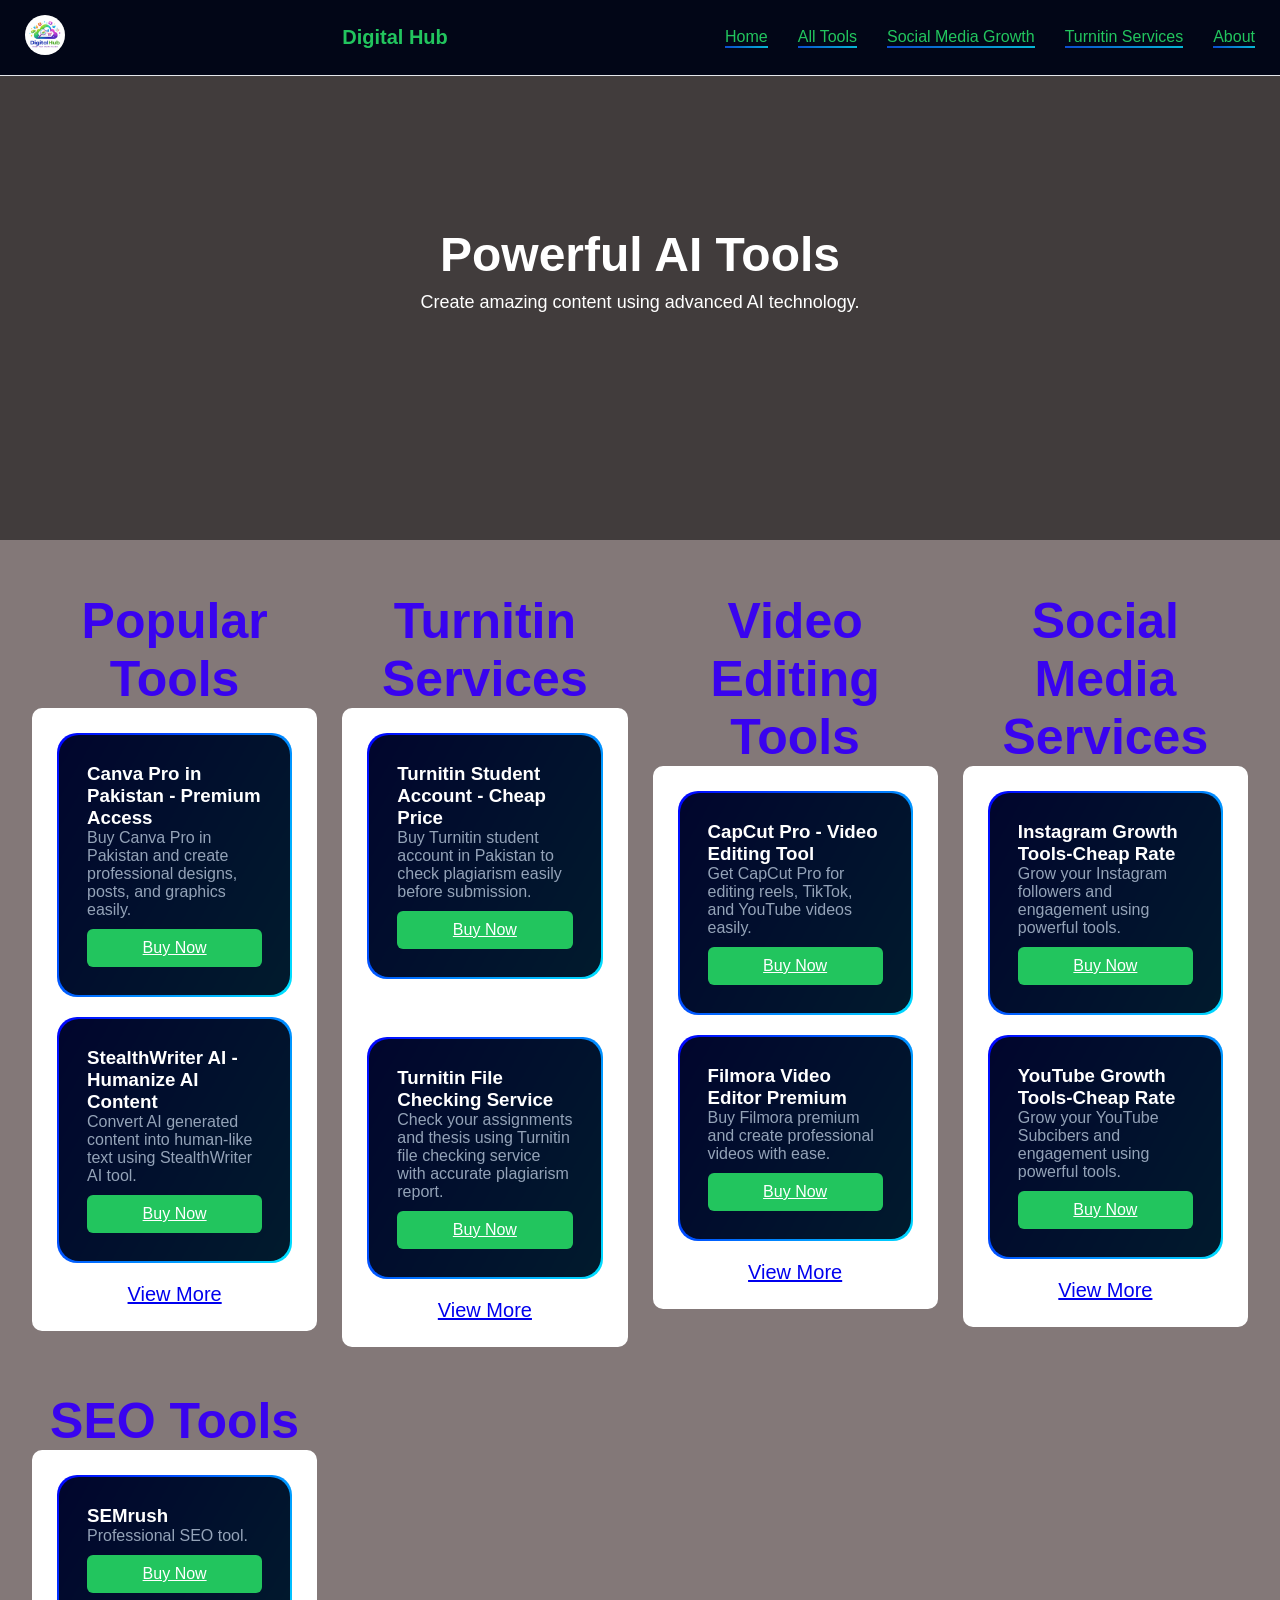
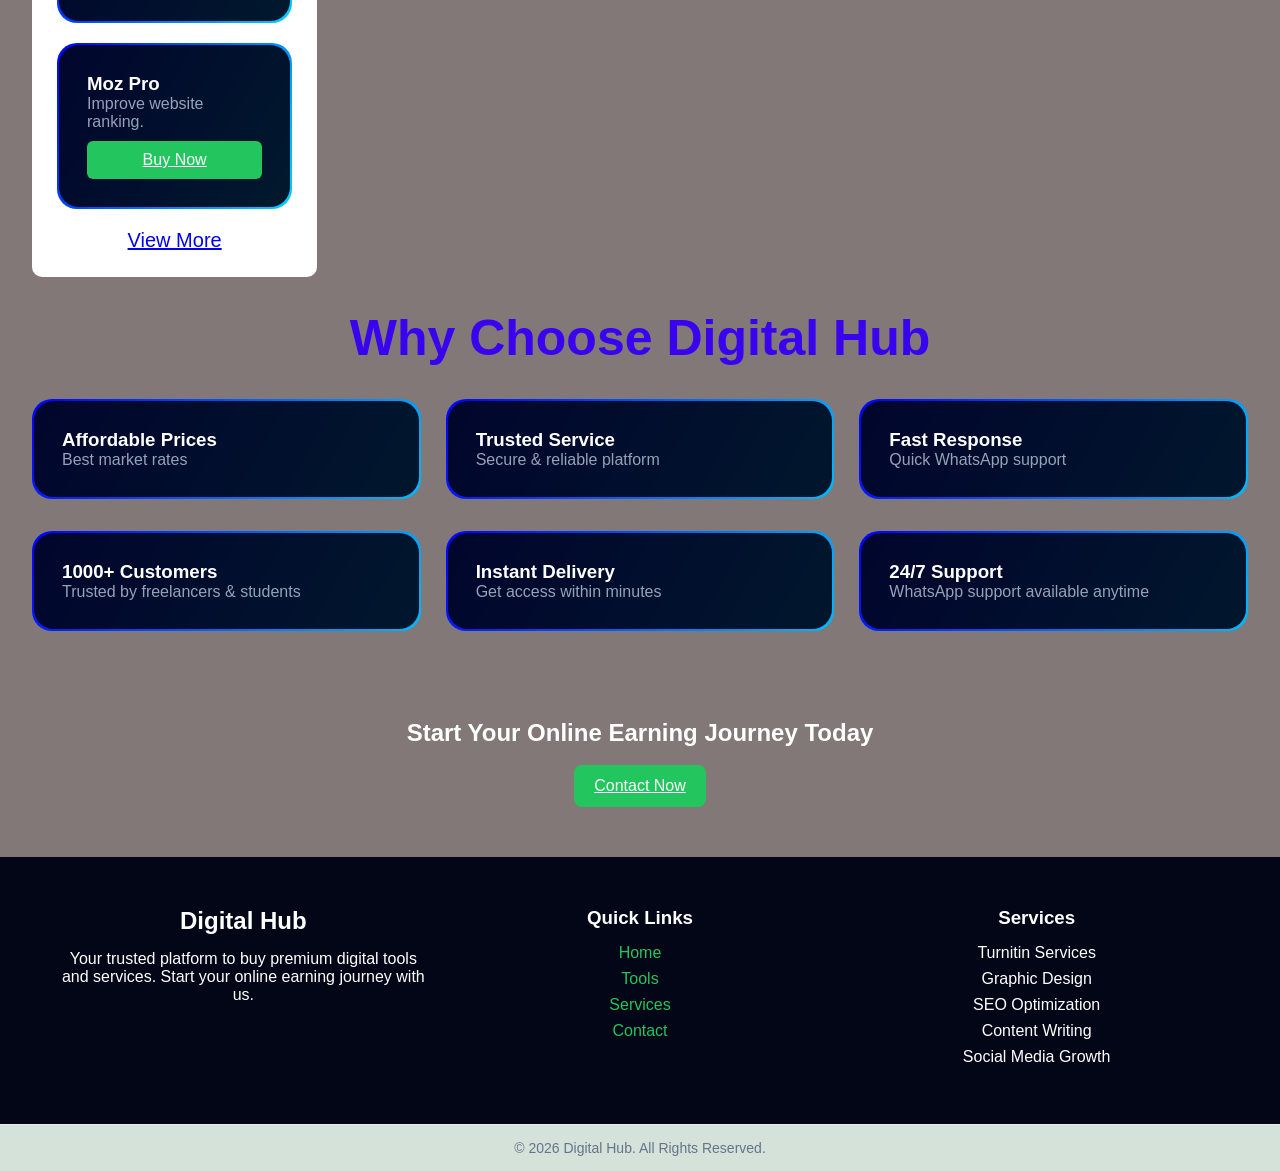
==== index.html @ a098c56d "Update index.html" ====
<!DOCTYPE html>
<html lang="en">
<head>
  
<meta charset="UTF-8">
<meta name="viewport" content="width=device-width, initial-scale=1.0">
<meta name="robots" content="index, follow">
<meta name="author" content="Digital World Forum">
<title>Digital World Forum | Tools, Social Media Growth & Turnitin Services</title>

<link rel="icon" type="image/png" href="logo.png">

<meta name="description" content="Buy digital tools like Canva Pro, ChatGPT, SEO tools, turnitin services, social media growth,video editing,and more in Pakistan at cheap prices. Start your online earning journey today.">
<meta name="keywords" content="buy digital tools Pakistan, Canva Pro Pakistan, ChatGPT premium Pakistan, SEO tools, freelancing tools">

<link rel="stylesheet" href="style.css">
<script type="application/ld+json">
{
  "@context": "https://schema.org",
  "@type": "FAQPage",
  "mainEntity": [

    {
      "@type": "Question",
      "name": "What is Digital World Forum?",
      "acceptedAnswer": {
        "@type": "Answer",
        "text": "Digital World Forum is a platform offering free tools, social media growth services, and Turnitin plagiarism checking."
      }
    },

    {
      "@type": "Question",
      "name": "Are the tools free to use?",
      "acceptedAnswer": {
        "@type": "Answer",
        "text": "Yes, most of the tools on Digital World Forum are free and easy to use for everyone."
      }
    },

    {
      "@type": "Question",
      "name": "What is Turnitin service?",
      "acceptedAnswer": {
        "@type": "Answer",
        "text": "Turnitin service helps students check plagiarism and get accurate similarity reports."
      }
    },

    {
      "@type": "Question",
      "name": "How can I grow my social media?",
      "acceptedAnswer": {
        "@type": "Answer",
        "text": "You can use our social media growth services to increase followers, engagement, and reach."
      }
    }

  ]
}
</script>
</head>

<body>

<!-- NAVBAR -->
<header class="navbar">
  <h2 class="logo">
  <img src="logo.png" alt="DigitalHub Logo">
</h2>
<h2 class="logo">Digital Hub</h2>
<div class="menu-toggle" id="menu-toggle">☰</div>

<ul class="nav-links" id="nav-links">
<li><a href="index.html">Home</a></li>
<li><a href="tools.html">All Tools</a></li>
<li><a href="socialmedia.html">Social Media Growth</a></li>
<li><a href="turnitin.html">Turnitin Services</a></li>
<li><a href="about.html">About</a></li>

</ul>
</header>

<!-- HERO -->
<section class="hero">

    <!-- Slide 1 -->
    <div class="slide active" style="background-image: url('https://picsum.photos/id/1018/1920/1080');">
        <div class="overlay"></div>
        <div class="content">
            <h1>Powerful AI Tools</h1>
            <p>Create amazing content using advanced AI technology.</p>
        </div>
    </div>

    <!-- Slide 2 -->
    <div class="slide" style="background-image: url('https://picsum.photos/id/1015/1920/1080');">
        <div class="overlay"></div>
        <div class="content">
            <h1>Fast & Smart Work</h1>
            <p>Boost your productivity with smart automation tools.</p>
        </div>
    </div>

    <!-- Slide 3 -->
    <div class="slide" style="background-image: url('https://picsum.photos/id/1019/1920/1080');">
        <div class="overlay"></div>
        <div class="content">
            <h1>All-in-One Platform</h1>
            <p>Everything you need in one powerful tools hub.</p>
        </div>
    </div>
    </section>





<!-- FEATURED TOOLS -->
<div class="grid">
<section class="section">
<h2>Popular Tools</h2>





<section class="banner">
<div class="card searchable">
<h1>Canva Pro in Pakistan - Premium Access</h1>
<p>Buy Canva Pro in Pakistan and create professional designs, posts, and graphics easily.</p>

<a href="https://wa.me/923292891698?text=I want to buy Canva Pro" class="buy">Buy Now</a>
</div>



<div class="card searchable">
<h1>StealthWriter AI - Humanize AI Content</h1>
<p>Convert AI generated content into human-like text using StealthWriter AI tool.</p>

<a href="https://wa.me/923292891698?text=I want to buy StealthWriter AI" class="buy">Buy Now</a>
</div>


<a style="text-align:center;
font-size:20px;" href="tools.html" class="">View More</a>
</section>
</section>





<section class="section">
<h2>Turnitin Services</h2>



<section class="banner">
<div class="card searchable">
<h1>Turnitin Student Account - Cheap Price</h1>
<p>Buy Turnitin student account in Pakistan to check plagiarism easily before submission.</p>

<a href="https://wa.me/923292891698?text=I want to buy Turnitin Student Account" class="buy">Buy Now</a>
</div>
<br>

<div class="card searchable">
<h1>Turnitin File Checking Service</h1>
<p>Check your assignments and thesis using Turnitin file checking service with accurate plagiarism report.</p>
<ul>

<a href="https://wa.me/923292891698?text=I want to get Turnitin File Checking Service" class="buy">Buy Now</a>
</div>
<a style="text-align:center; font-size:20px;" href="turnitin.html" class="">View More</a>
</section>
</section>

<section class="section">
<h2>Video Editing Tools</h2>
<section class="banner">
<div class="card searchable">
<h1>CapCut Pro - Video Editing Tool</h1>
<p>Get CapCut Pro for editing reels, TikTok, and YouTube videos easily.</p>

<a href="https://wa.me/923292891698?text=I want to buy Capcut Pro" class="buy">Buy Now</a>
</div>

<div class="card searchable">
<h1>Filmora Video Editor Premium</h1>
<p>Buy Filmora premium and create professional videos with ease.</p>

<a href="https://wa.me/923292891698?text=I want to buy Filmora Video Editor Premium" class="buy">Buy Now</a>
</div>




<a style="text-align:center;
font-size:20px;" href="tools.html" class="">View More</a>
</section>
</section>

<section class="section">
<h2>Social Media Services</h2>


<section class="banner">
<div class="card searchable">
<h1>Instagram Growth Tools-Cheap Rate</h1>
<p>Grow your Instagram followers and engagement using powerful tools.</p>

<a href="https://wa.me/923292891698?text=I want to get Instagram growth" class="buy">Buy Now</a>
</div>
<div class="card searchable">
<h1>YouTube Growth Tools-Cheap Rate</h1>
<p>Grow your YouTube Subcibers and engagement using powerful tools.</p>

<a href="https://wa.me/923292891698?text=I want to get YouTube growth" class="buy">Buy Now</a>
</div>

<a style="text-align:center; font-size:20px;" href="socialmedia.html" class="">View More</a>
</section>
</section>

<section class="section">
<h2>SEO Tools</h2>
<section class="banner">
<div class="card searchable">
<h1>SEMrush</h1>

<p>Professional SEO tool.</p>



<a href="https://wa.me/923292891698?text=I want to buy SEMrush" class="buy" target="_blank">Buy Now</a>
</div>

<div class="card searchable">
<h1>Moz Pro</h1>

<p>Improve website ranking.</p>



<a href="https://wa.me/923292891698?text=I want to buy Moz Pro" class="buy" target="_blank">Buy Now</a>
</div>




<a style="text-align:center;
font-size:20px;" href="tools.html" class="">View More</a>
</section>
</section>

</div>

<!-- WHY CHOOSE US -->
<section class="section">
<h2>Why Choose Digital Hub</h2>

<div class="grid">

<div class="card">
<h3>Affordable Prices</h3>
<p>Best market rates</p>
</div>

<div class="card">
<h3>Trusted Service</h3>
<p>Secure & reliable platform</p>
</div>

<div class="card">
<h3>Fast Response</h3>
<p>Quick WhatsApp support</p>
</div>
</div>

<!-- TRUST SECTION -->

<div class="grid">

<div class="card">
<h3>1000+ Customers</h3>
<p>Trusted by freelancers & students</p>
</div>

<div class="card">
<h3>Instant Delivery</h3>
<p>Get access within minutes</p>
</div>

<div class="card">
<h3>24/7 Support</h3>
<p>WhatsApp support available anytime</p>
</div>

</div>

</section>
<br>
<br>
<!-- CTA -->
<section class="section" style="text-align:center;">
<h1>Start Your Online Earning Journey Today</h1>
<br>
<a href="contact.html" class="center-btn">Contact Now</a>
</section>

<footer class="footer">

<div class="footer-container">

  <!-- BRAND -->
  <div class="footer-col">
    <h2>Digital Hub</h2>
    <p>Your trusted platform to buy premium digital tools and services. Start your online earning journey with us.</p>
  </div>

  <!-- QUICK LINKS -->
  <div class="footer-col">
    <h3>Quick Links</h3>
    <ul>
      <li><a href="index.html">Home</a></li>
      <li><a href="tools.html">Tools</a></li>
      <li><a href="services.html">Services</a></li>
      <li><a href="contact.html">Contact</a></li>
    </ul>
  </div>

  <!-- SERVICES -->
  <div class="footer-col">
    <h3>Services</h3>
    <ul>
      <li>Turnitin Services</li>
      <li>Graphic Design</li>
      <li>SEO Optimization</li>
      <li>Content Writing</li>
      <li>Social Media Growth</li>
    </ul>
  </div>

  

</div>

<div class="footer-bottom">
  <p>© 2026 Digital Hub. All Rights Reserved.</p>
</div>

</footer>
<script src="script.js"></script>
</body>
</html>
---- style.css ----
/* ===== RESET ===== */
*{
margin:0;
padding:0;
box-sizing:border-box;
font-family:Poppins, sans-serif;
}

/* ===== LIGHT PREMIUM COLORS ===== */
:root{       /* main background (light) */
      /* cards */
--bg-soft:#388675;       /* soft section */

--primary:#0b4dd0;       /* indigo */
--secondary:#06b6d4;     /* cyan */
--accent:#22c55e;        /* green */

    /* dark text */
--text-muted:#64748b;
}

/* ===== BODY ===== */
body{
margin: 0;
    background: #837878;
    display:center;
    justify-content: center;
    align-items: center;
    height: 100vh;
    color: #fff;
    
}


/* ===== NAVBAR ===== */
.navbar{
position:fixed;
top:0;
width:100%;
display:flex;
justify-content:space-between;
align-items:center;
padding:15px 25px;
background:#020617;
backdrop-filter:blur(10px);
border-bottom:1px solid #e5e7eb;
z-index:1000;
}

.logo{
color:var(--accent);
font-size:20px;
font-weight:600;
}

/* NAV LINKS */
.nav-links{
display:flex;
gap:30px;
list-style:none;
}

.nav-links a{
color:var(--accent);
text-decoration:none;
transition:0.3s;
}

.nav-links a:hover{
color:var(--primary);
}

/* UNDERLINE */
.nav-links a::after{
content:"";
display:block;
height:2px;|
width:2%;
background:linear-gradient(90deg,var(--primary),var(--secondary));
transition:0.3s;
}

.nav-links a:hover::after{
width:100%;
}

/* MOBILE */
.menu-toggle{
display:none;
font-size:28px;
cursor:pointer;
color:var(--accent);
}

/* ===== HERO ===== */
/* Hero Section */
.hero {
    position: relative;
    display: flex;
    justify-content: center;
    align-items: center;
    height: 60vh;
    overflow: hidden;
    text-align: center;
}

/* Slides */
.slide {
    position: absolute;
    width: 100%;
    height: 100%;
    background-size: cover;
    background-position: center;
    opacity: 0;
    transition: opacity 1s ease-in-out;
}

/* Active Slide */
.active {
    opacity: 1;
}

/* Overlay */
.overlay {
    position: absolute;
    width: 100%;
    height: 100%;
    background: rgba(0,0,0,0.5);
}

/* Content */
.content {
    position: relative;
    top: 50%;
    
    align-content: center;
    transform: translate(-50%, -50%); 
    transform: translateY(-50%);
    color: #fff;
    max-width: 600px;
    text-align: center;
    margin: auto;
}

.content h1 {
    font-size: 48px;
    margin-bottom: 10px;
}

.content p {
    font-size: 18px;
}

/* ===== SECTIONS ===== */
.section{
 margin-top: 20px;
}
.section h2{
  color: #3903ef;
  text-align: center;
  font-size: 50px;
}

.logo img {
  width: 40px;
  height: 40px;
  border-radius: 50%;
  object-fit: contain;
  backdrop-filter: blur(10px);
  background: rgba(255,255,255,0.1);
}

.grid{
display:grid;
grid-template-columns:repeat(auto-fit,minmax(260px,1fr));
gap:25px;
margin: 32px;
justify-items: center;
}



/* BUY BUTTON */
.buy{
background:var(--accent);
padding:10px;
border-radius:6px;
text-align:center;
display:block;
color:#fff;
margin-top:10px;
transition:0.3s;
}

.buy:hover{
background:#16a34a;
}

/* ===== SEARCH ===== */
.search-box{
text-align:center;
margin:10px;
}

.search-box input{
width:90%;
max-width:420px;
padding:12px;
border-radius:8px;
border:1px solid #e5e7eb;
background:#fff;
outline:none;
}

/* SUGGESTIONS */
#suggestions{
color:black;
background:#fff;
max-width:420px;
margin:auto;
border-radius:8px;
margin-top:5px;
overflow:hidden;
border:1px solid #e5e7eb;
}

.suggestion-item{
padding:12px;
cursor:pointer;
border-bottom:1px solid #f1f5f9;
}

.suggestion-item:hover{
background:#f8fafc;
color:var(--primary);
}

/* ===== MOBILE ===== */
@media(max-width:768px){

.nav-links{
position:fixed;
top:0;
right:-100%;
height:auto-fit;
width:auto-fit;
background: #020617;
flex-direction:column;
padding:20px 30px;
gap:20px;
transition:0.4s ease;
}

.nav-links.active{
right:0;
}

.menu-toggle{
display:block;
}

}

/* CARD */
.card {
    position: relative;
    width: 100%;
    padding: 30px;
    border-radius: 20px;
    color: #fff;
    background: rgba(255,255,255,0.05);
    backdrop-filter: blur(15px);
    overflow: hidden;
    cursor: pointer;
    transition: 0.3s;
    
}

/* ELECTRIC BORDER */
.card::before {
    content: "";
    position: absolute;
    inset: -2px;
    background: linear-gradient(120deg, #00f, #0ff, #00f);
    background-size: 300%;
    animation: electric 4s linear infinite;
    z-index: -1;
}

.card::after {
    content: "";
    position: absolute;
    inset: 2px;
    background: rgba(2,6,23,0.9);
    border-radius: 20px;
    z-index: -1;
}

@keyframes electric {
    0% { background-position: 0%; }
    100% { background-position: 300%; }
}

/* CONTENT */
.card h2 {
    margin-bottom: 10px;
}

.card p {
    color: #94a3b8;
}

/* HOVER EFFECT */
.card:hover {
    transform: scale(1.05);
    box-shadow: 0 0 40px rgba(0,255,255,0.5);
}

/* GLOW DOT */
.glow {
    position: absolute;
    width: 100px;
    height: 100px;
    background: radial-gradient(circle, #38bdf8, transparent);
    top: -50px;
    right: -50px;
    opacity: 0.6;
    animation: pulse 3s infinite;
}

@keyframes pulse {
    0%,100% { transform: scale(1); }
    50% { transform: scale(1.3); }
}

.job-card {
    position: relative;
    padding: 25px;
    border-radius: 18px;
    background: rgba(255,255,255,0.05);
    backdrop-filter: blur(12px);
    color: white;
    overflow: hidden;
    transition: 0.4s;
}

/* GLOW BORDER (DIFFERENT COLOR) */
.job-card::before {
    content: "";
    position: absolute;
    inset: -2px;
    background: linear-gradient(120deg, #ff0080, #ff8c00, #ff0080);
    background-size: 300%;
    animation: jobGlow 5s linear infinite;
    z-index: -1;
}

.job-card::after {
    content: "";
    position: absolute;
    inset: 2px;
    background: #020617;
    border-radius: 18px;
    z-index: -1;
}

@keyframes jobGlow {
    0% {background-position:0%;}
    100% {background-position:300%;}
}

/* BADGE */
.badge {
    position: absolute;
    top: 10px;
    right: 10px;
    background: red;
    padding: 5px 10px;
    font-size: 12px;
    border-radius: 10px;
    animation: pulse 2s infinite;
}

@keyframes pulse {
    0%,100% {transform: scale(1);}
    50% {transform: scale(1.1);}
}

/* COMPANY */
.company {
    color: #38bdf8;
}

/* DETAILS */
.details {
    margin: 10px 0;
    display: flex;
    justify-content: space-between;
    font-size: 14px;
    color: #94a3b8;
}
.center{
  text-align-last: center;
}
.center-btn{
    background: #22c55e;
    color: #fff;
    padding: 12px 20px;
    border: none;
    border-radius: 8px;
    font-size: 16px;
    cursor: pointer;
    
    width: auto;       /* auto fit */
    display: inline-block;
    
    transition: 0.3s;
}

.banner{
  display: grid;
  position: relative;
    padding: 25px;
    border-radius: 18px;
    background: #fff;
    backdrop-filter: blur(12px);
    color: white;
    overflow: hidden;
    transition: 0.4s;
    border-radius: 10px;
    gap: 20px;
    border-color: ;
    grid-template-columns: repeat(auto-fit, minmax(200px, 1fr));
}
 
/* BUTTON */
.apply-btn {
    width: 100%;
    padding: 10px;
    border: none;
    border-radius: 10px;
    background: linear-gradient(90deg, #38bdf8, #0ea5e9);
    color: white;
    cursor: pointer;
    transition: 0.3s;
}

.apply-btn:hover {
    transform: scale(1.05);
    box-shadow: 0 0 15px #38bdf8;
}

/* HOVER EFFECT */
.job-card:hover {
    transform: translateY(-8px) scale(1.02);
    box-shadow: 0 0 30px rgba(255,0,128,0.4);
}


/* ===== FOOTER ===== */
.footer{
background: #020617;
color:#fff;
margin-top:50px;
text-align: center;
}

.footer-container{
display:grid;
grid-template-columns:repeat(auto-fit,minmax(220px,1fr));
gap:30px;
padding:50px 20px;
max-width:1200px;
margin:auto;
}

.footer-col h2,
.footer-col h3{
margin-bottom:15px;
}

.footer-col p{
color:#ffffff;
}

.footer-col ul{
list-style:none;
}

.footer-col ul li{
margin-bottom:8px;
}

.footer-col a{
text-decoration:none;
color:var(--accent);
transition:0.3s;
}

.footer-col a:hover{
color:#4f46e5;
}

/* BUTTON */
.footer-btn{
display:inline-block;
margin-top:10px;
background:#22c55e;
color:#fff;
padding:10px 15px;
border-radius:6px;
text-decoration:none;
}

.footer-btn:hover{
background:#16a34a;
}

/* BOTTOM */
.footer-bottom{
text-align:center;
padding:15px;
border-top:1px solid #e5e7eb;
font-size:14px;
color:#64748b;
background: #d4e2d9;
}
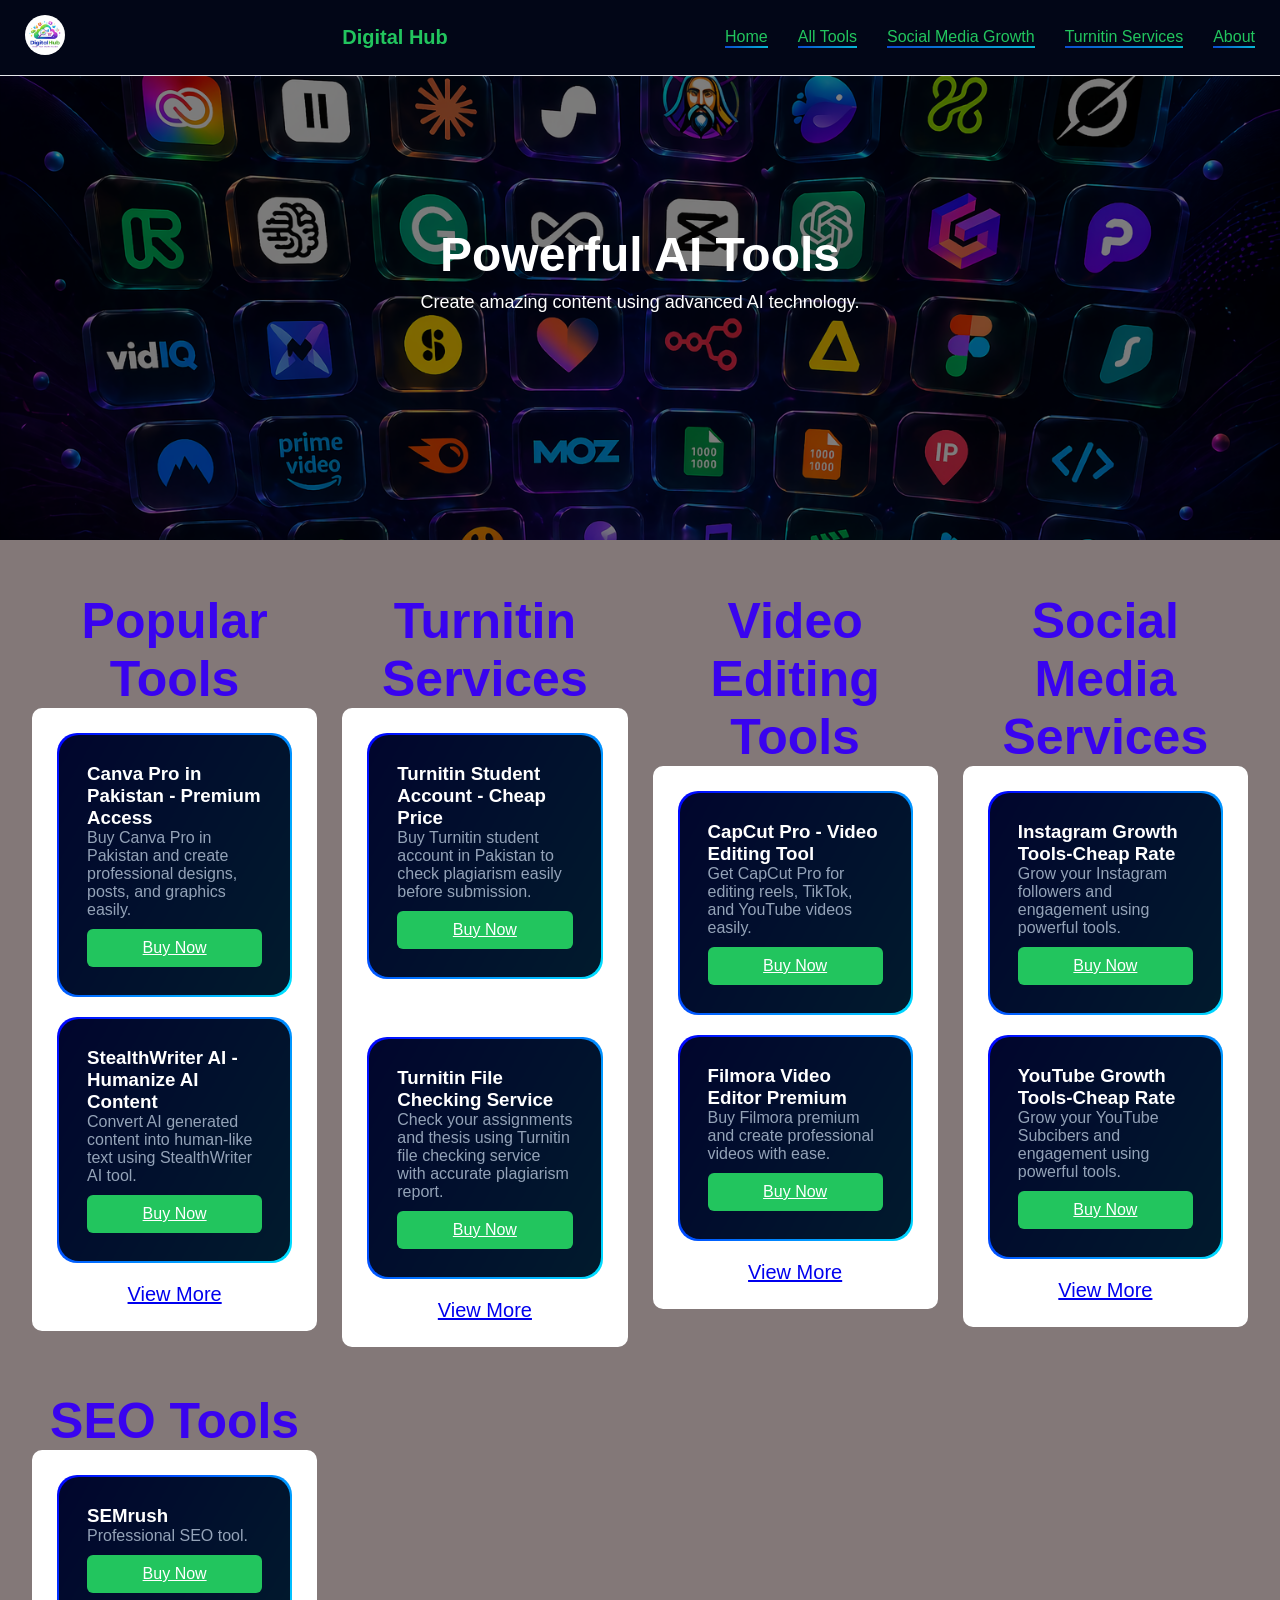
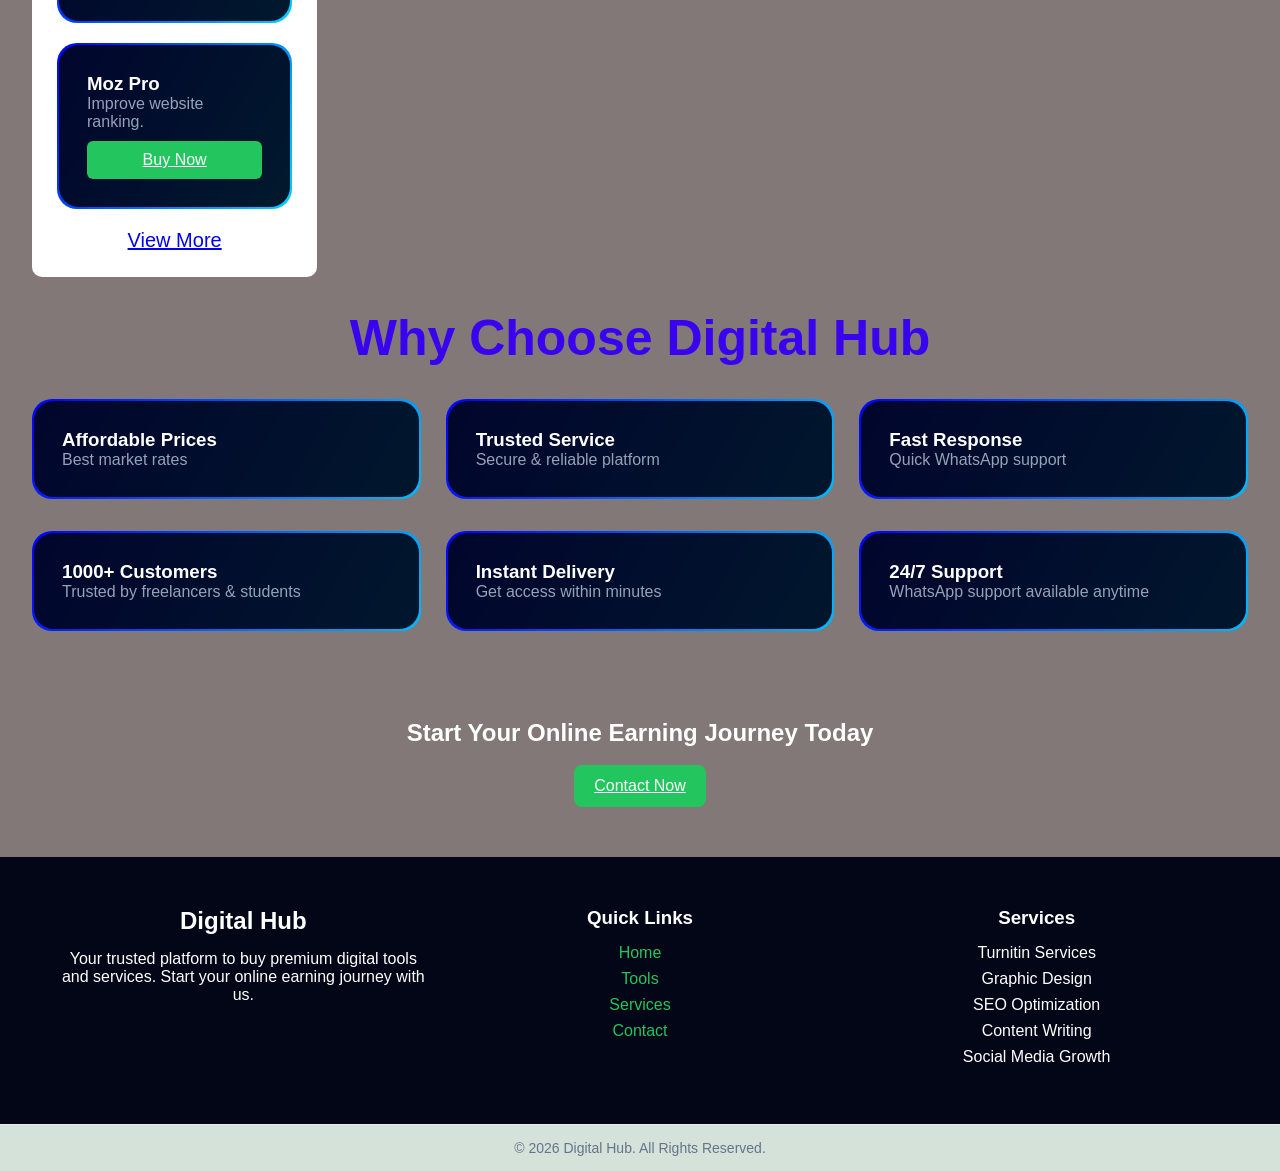
==== commit 17872fb6: "Update index.html" ====
--- a/index.html
+++ b/index.html
@@ -85,7 +85,7 @@
 <section class="hero">
 
     <!-- Slide 1 -->
-    <div class="slide active" style="background-image: url('https://picsum.photos/id/1018/1920/1080');">
+    <div class="slide active" style="background-image: url('tool.png');">
         <div class="overlay"></div>
         <div class="content">
             <h1>Powerful AI Tools</h1>
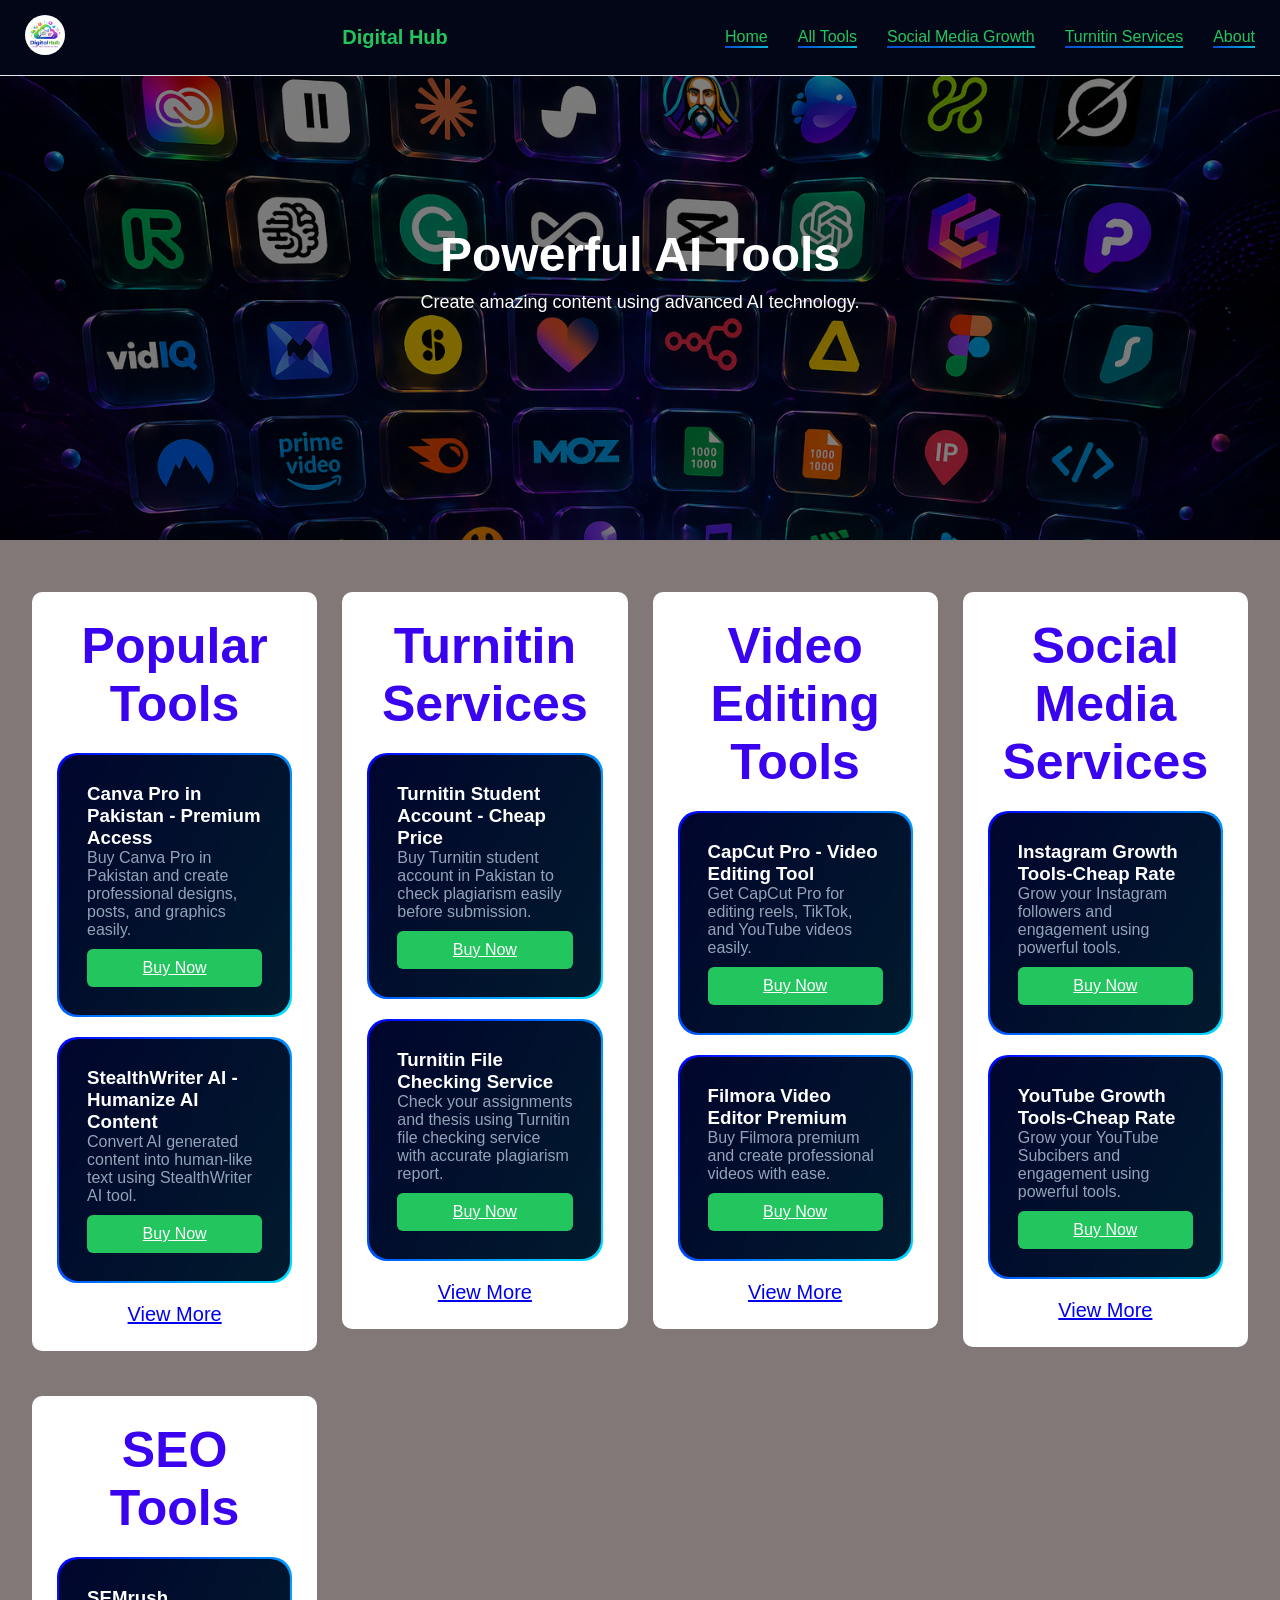
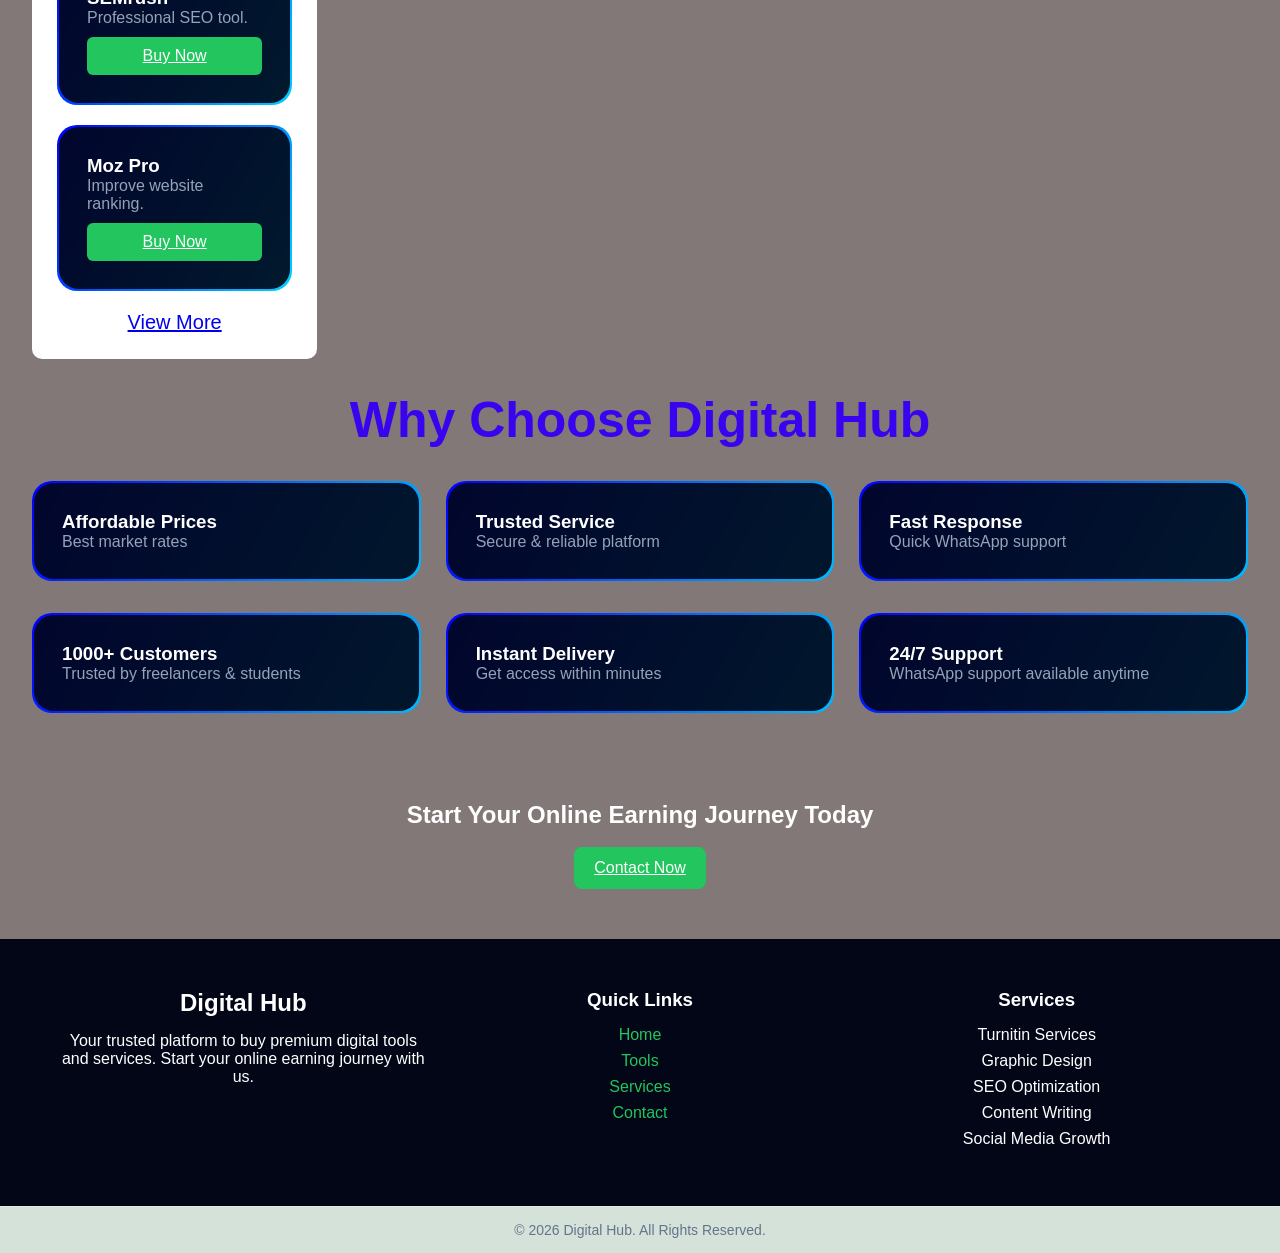
==== commit 688ba8c6: "Update index.html" ====
--- a/index.html
+++ b/index.html
@@ -94,7 +94,7 @@
     </div>
 
     <!-- Slide 2 -->
-    <div class="slide" style="background-image: url('https://picsum.photos/id/1015/1920/1080');">
+    <div class="slide" style="background-image: url('tool1.png');">
         <div class="overlay"></div>
         <div class="content">
             <h1>Fast & Smart Work</h1>
@@ -103,7 +103,7 @@
     </div>
 
     <!-- Slide 3 -->
-    <div class="slide" style="background-image: url('https://picsum.photos/id/1019/1920/1080');">
+    <div class="slide" style="background-image: url('tool2.png');">
         <div class="overlay"></div>
         <div class="content">
             <h1>All-in-One Platform</h1>
@@ -119,13 +119,14 @@
 <!-- FEATURED TOOLS -->
 <div class="grid">
 <section class="section">
+
+
+
+
+
+<section class="banner">
 <h2>Popular Tools</h2>
 
-
-
-
-
-<section class="banner">
 <div class="card searchable">
 <h1>Canva Pro in Pakistan - Premium Access</h1>
 <p>Buy Canva Pro in Pakistan and create professional designs, posts, and graphics easily.</p>
@@ -153,18 +154,19 @@
 
 
 <section class="section">
+
+
+
+<section class="banner">
 <h2>Turnitin Services</h2>
 
-
-
-<section class="banner">
 <div class="card searchable">
 <h1>Turnitin Student Account - Cheap Price</h1>
 <p>Buy Turnitin student account in Pakistan to check plagiarism easily before submission.</p>
 
 <a href="https://wa.me/923292891698?text=I want to buy Turnitin Student Account" class="buy">Buy Now</a>
 </div>
-<br>
+
 
 <div class="card searchable">
 <h1>Turnitin File Checking Service</h1>
@@ -178,8 +180,9 @@
 </section>
 
 <section class="section">
+
+<section class="banner">
 <h2>Video Editing Tools</h2>
-<section class="banner">
 <div class="card searchable">
 <h1>CapCut Pro - Video Editing Tool</h1>
 <p>Get CapCut Pro for editing reels, TikTok, and YouTube videos easily.</p>
@@ -203,10 +206,11 @@
 </section>
 
 <section class="section">
+
+
+<section class="banner">
 <h2>Social Media Services</h2>
 
-
-<section class="banner">
 <div class="card searchable">
 <h1>Instagram Growth Tools-Cheap Rate</h1>
 <p>Grow your Instagram followers and engagement using powerful tools.</p>
@@ -225,8 +229,9 @@
 </section>
 
 <section class="section">
+
+<section class="banner">
 <h2>SEO Tools</h2>
-<section class="banner">
 <div class="card searchable">
 <h1>SEMrush</h1>
 
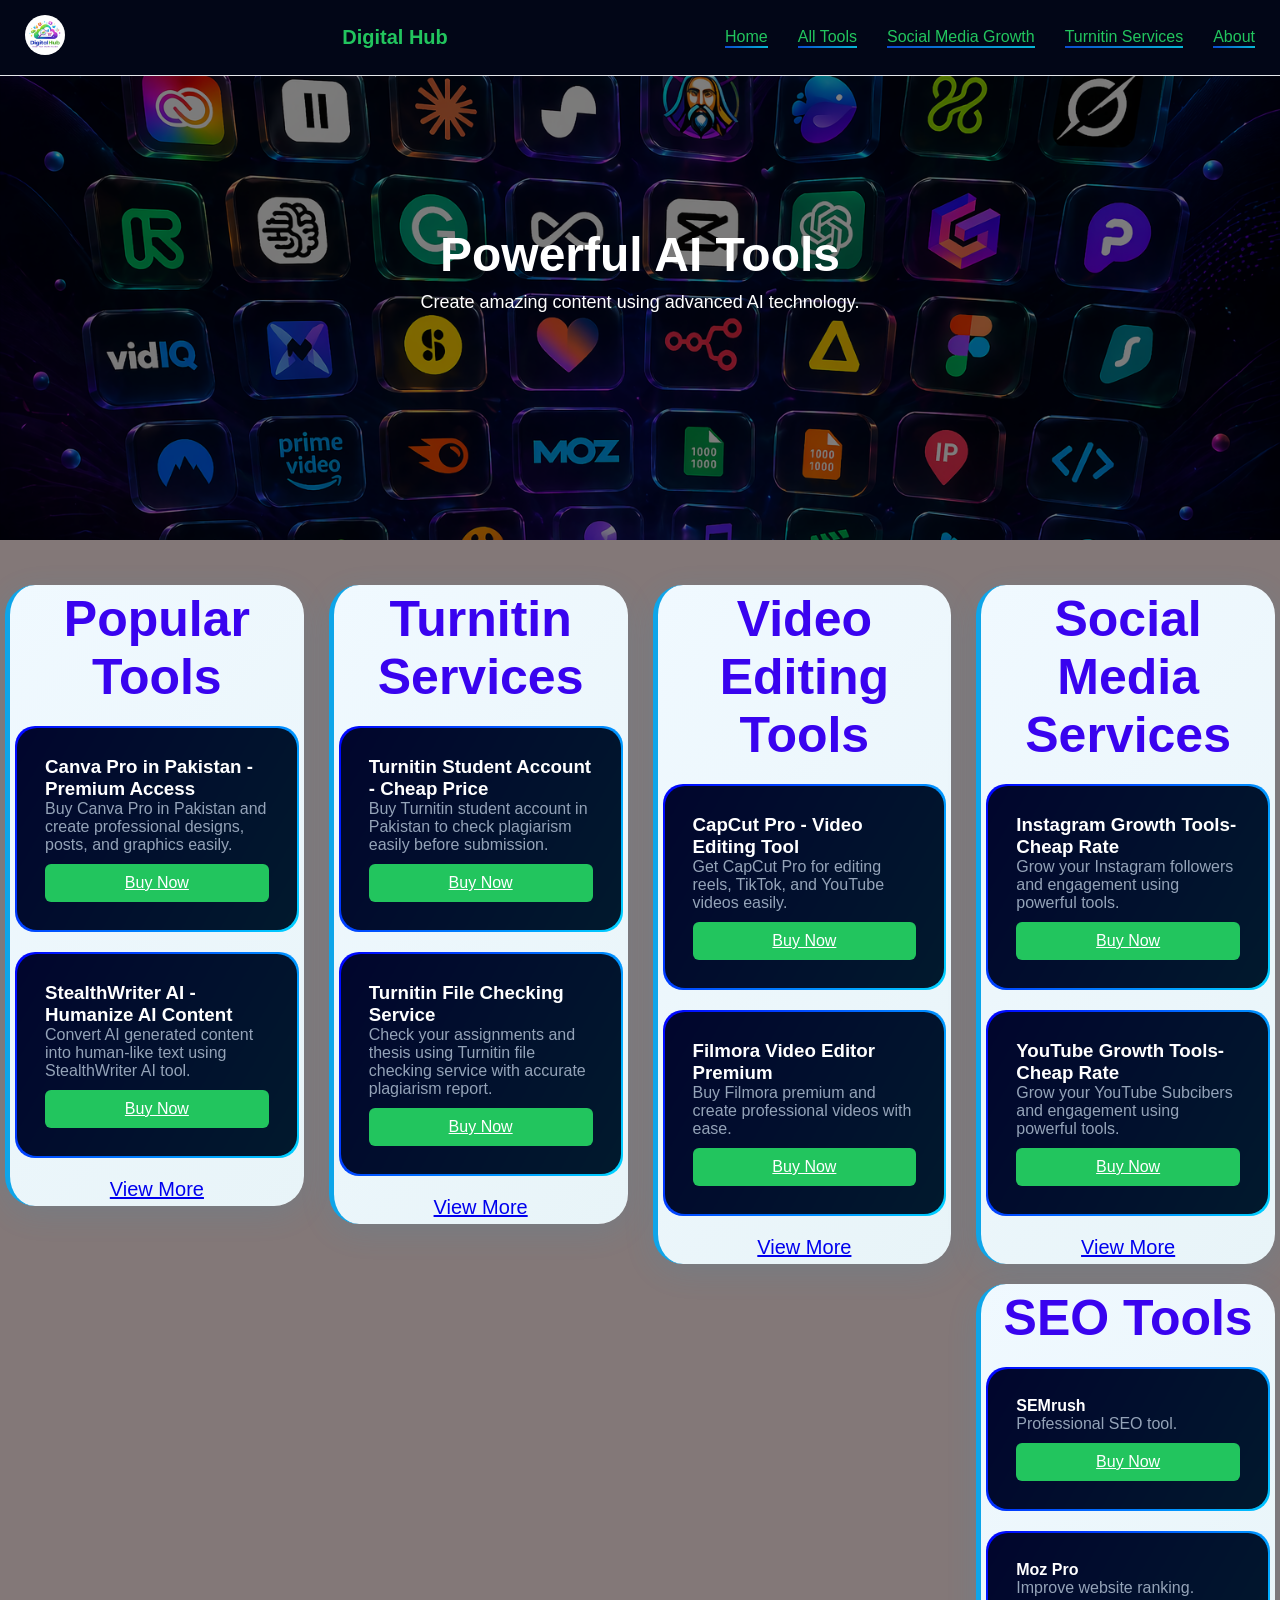
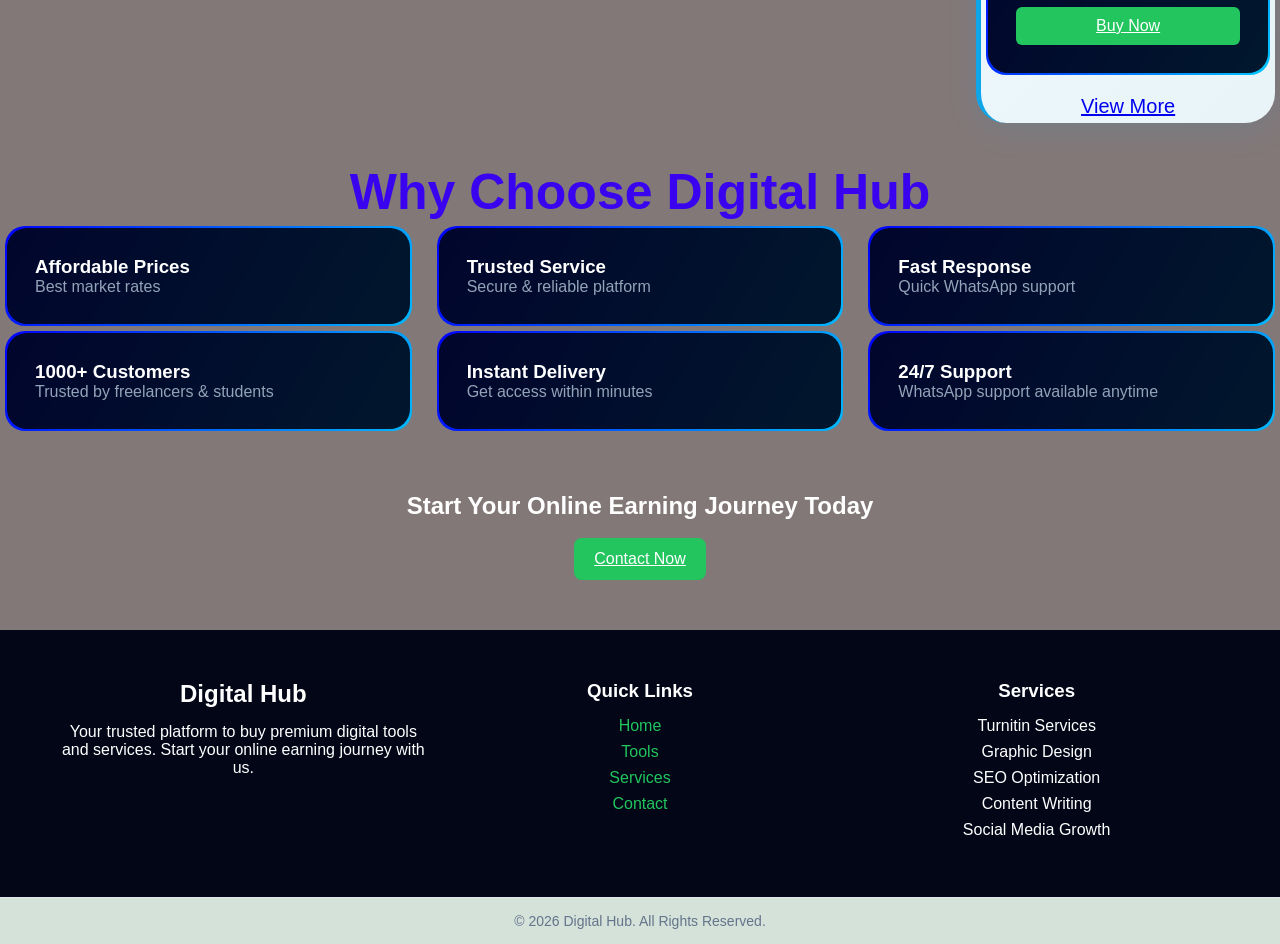
==== commit 1d799202: "Update index.html" ====
--- a/index.html
+++ b/index.html
@@ -225,7 +225,6 @@
 </div>
 
 <a style="text-align:center; font-size:20px;" href="socialmedia.html" class="">View More</a>
-</section>
 </section>
 
 <section class="section">
--- a/style.css
+++ b/style.css
@@ -174,7 +174,7 @@
 display:grid;
 grid-template-columns:repeat(auto-fit,minmax(260px,1fr));
 gap:25px;
-margin: 32px;
+margin: 5px;
 justify-items: center;
 }
 
@@ -420,7 +420,7 @@
 .banner{
   display: grid;
   position: relative;
-    padding: 25px;
+    padding: 5px;
     border-radius: 18px;
     background: #fff;
     backdrop-filter: blur(12px);
@@ -429,8 +429,15 @@
     transition: 0.4s;
     border-radius: 10px;
     gap: 20px;
-    border-color: ;
-    grid-template-columns: repeat(auto-fit, minmax(200px, 1fr));
+    
+max-width: 860px;
+  margin: 20px auto;
+  
+  background: linear-gradient(135deg, #f0f9ff 0%, #e8f4f8 100%);
+  border-left: 5px solid #0ea5e9;
+  border-radius: 30px;
+  box-shadow: 0 8px 32px rgba(14, 165, 233, 0.1);
+  font-family: 'Plus Jakarta Sans', sans-serif;
 }
  
 /* BUTTON */
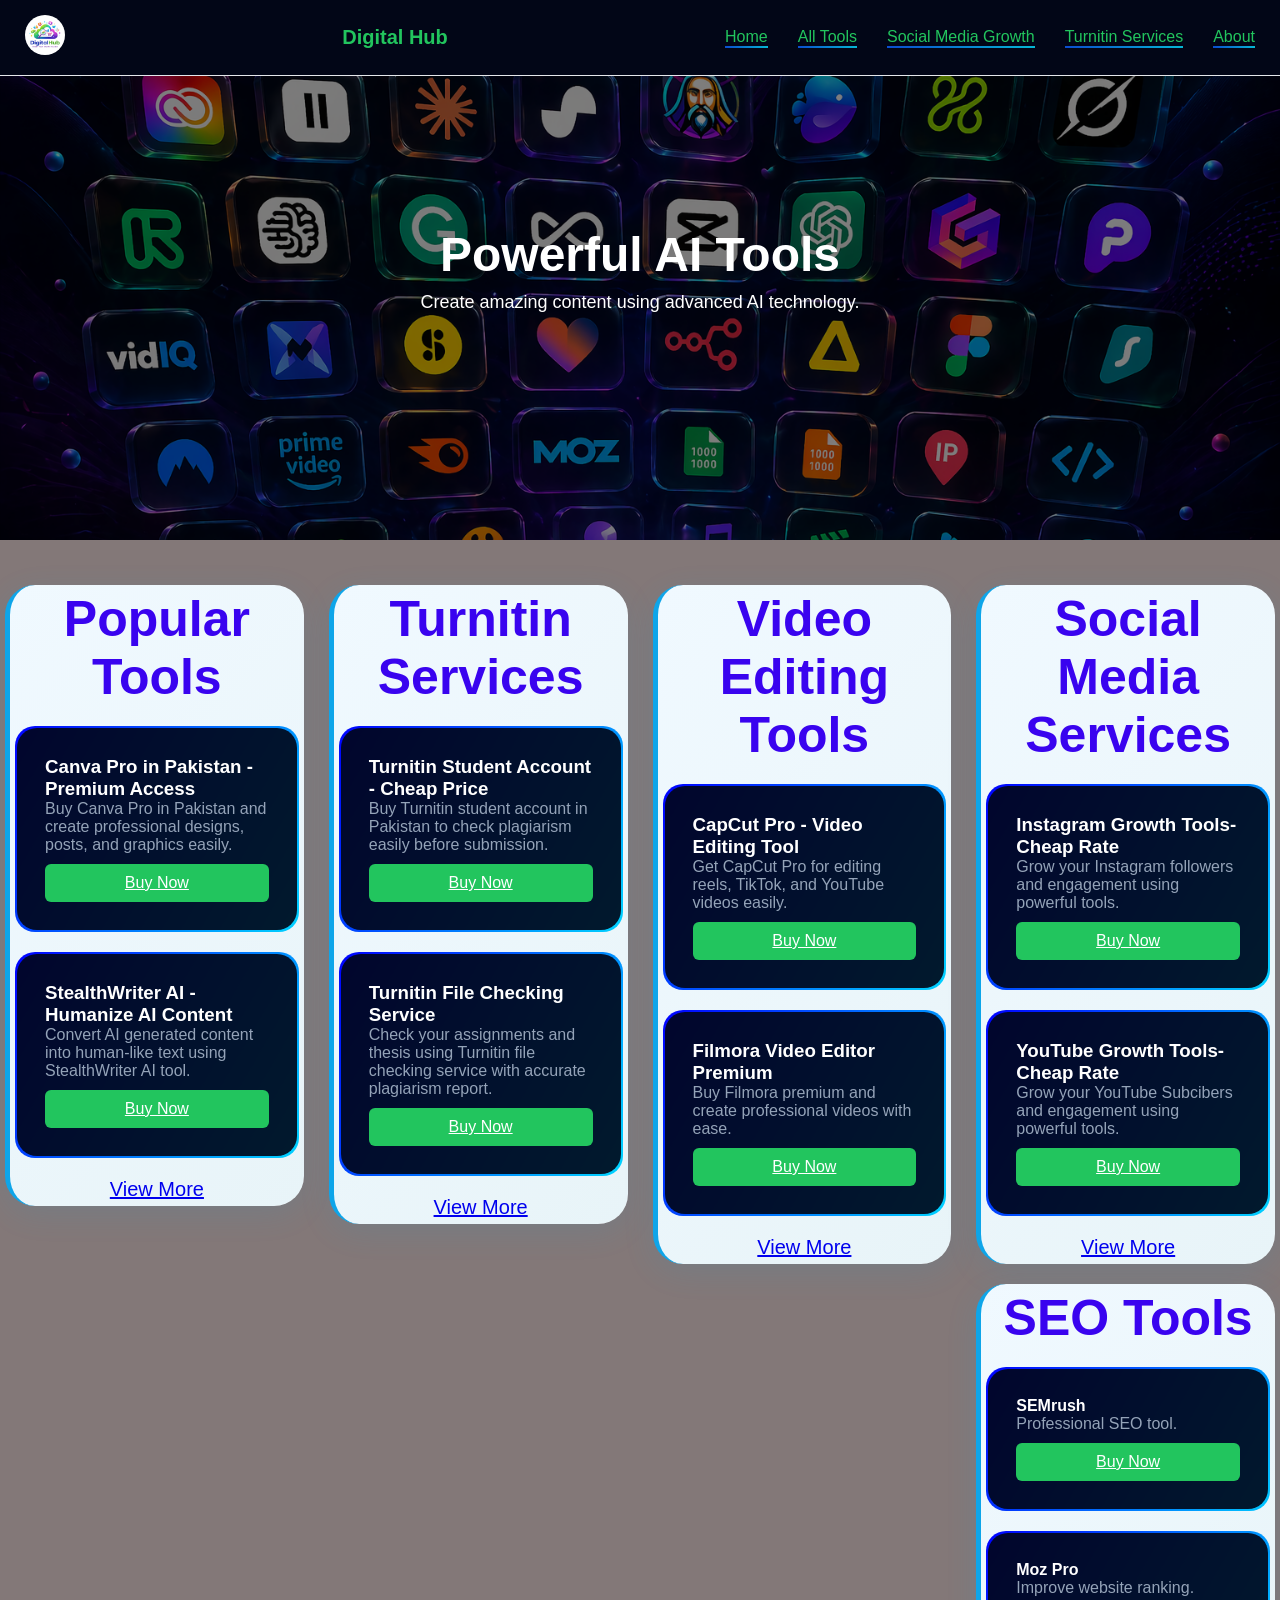
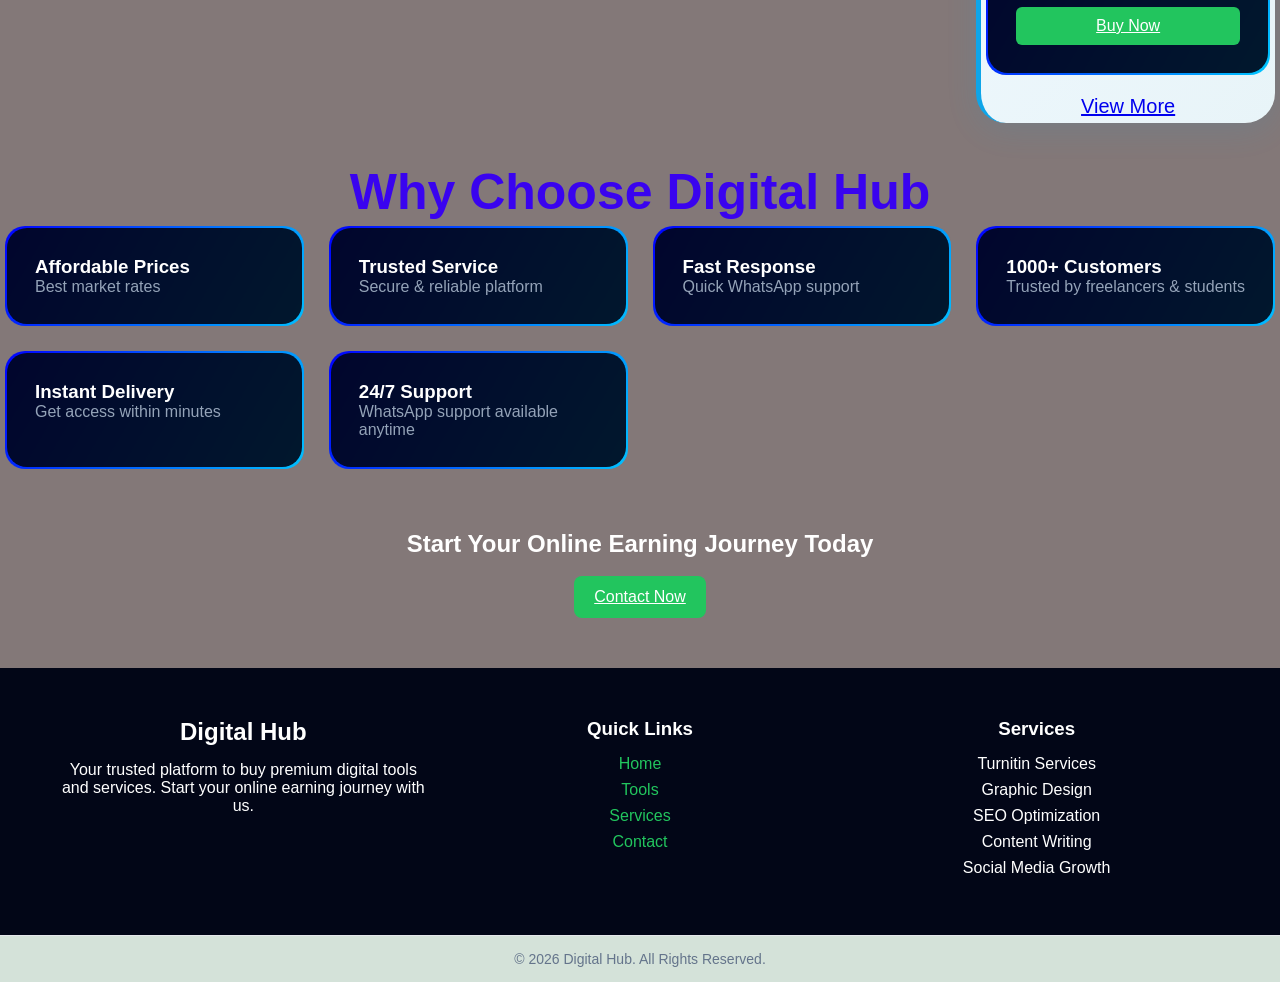
==== commit 99f4777a: "Update index.html" ====
--- a/index.html
+++ b/index.html
@@ -281,11 +281,11 @@
 <h3>Fast Response</h3>
 <p>Quick WhatsApp support</p>
 </div>
-</div>
+
 
 <!-- TRUST SECTION -->
 
-<div class="grid">
+
 
 <div class="card">
 <h3>1000+ Customers</h3>
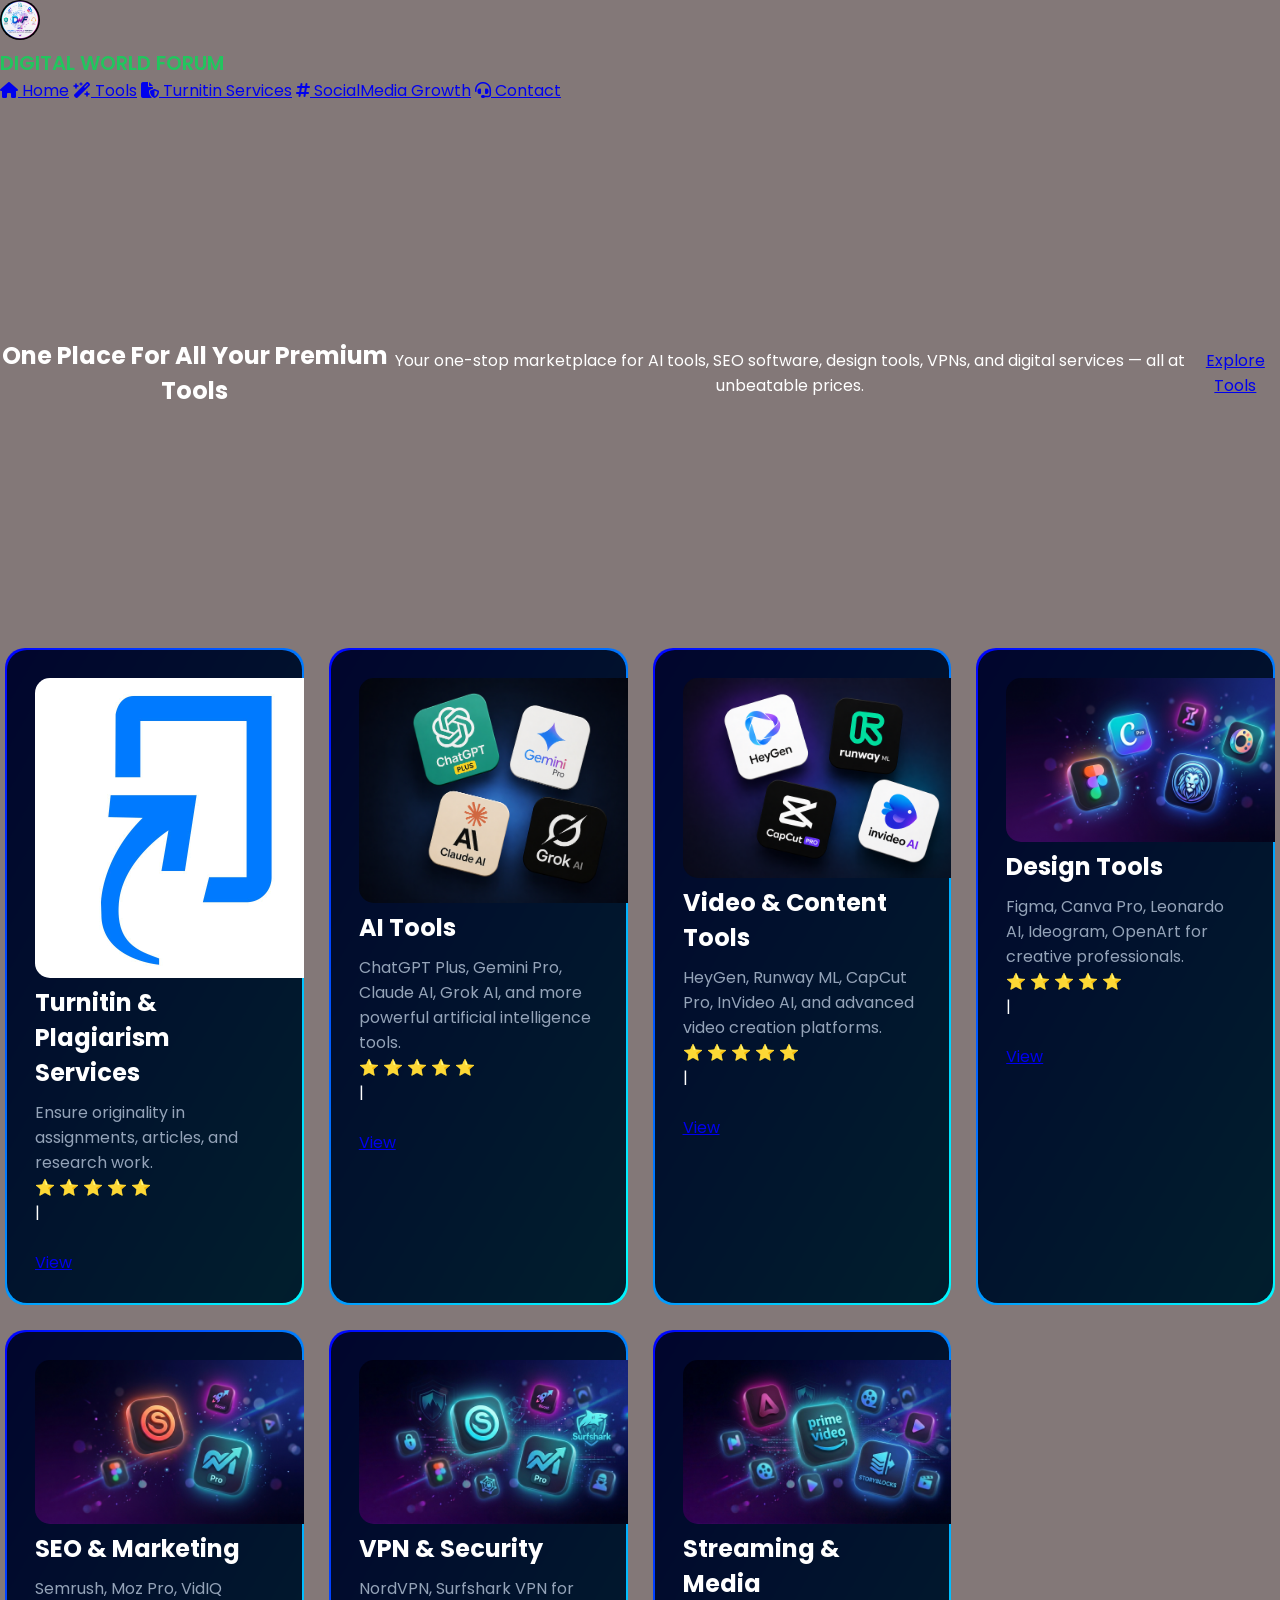
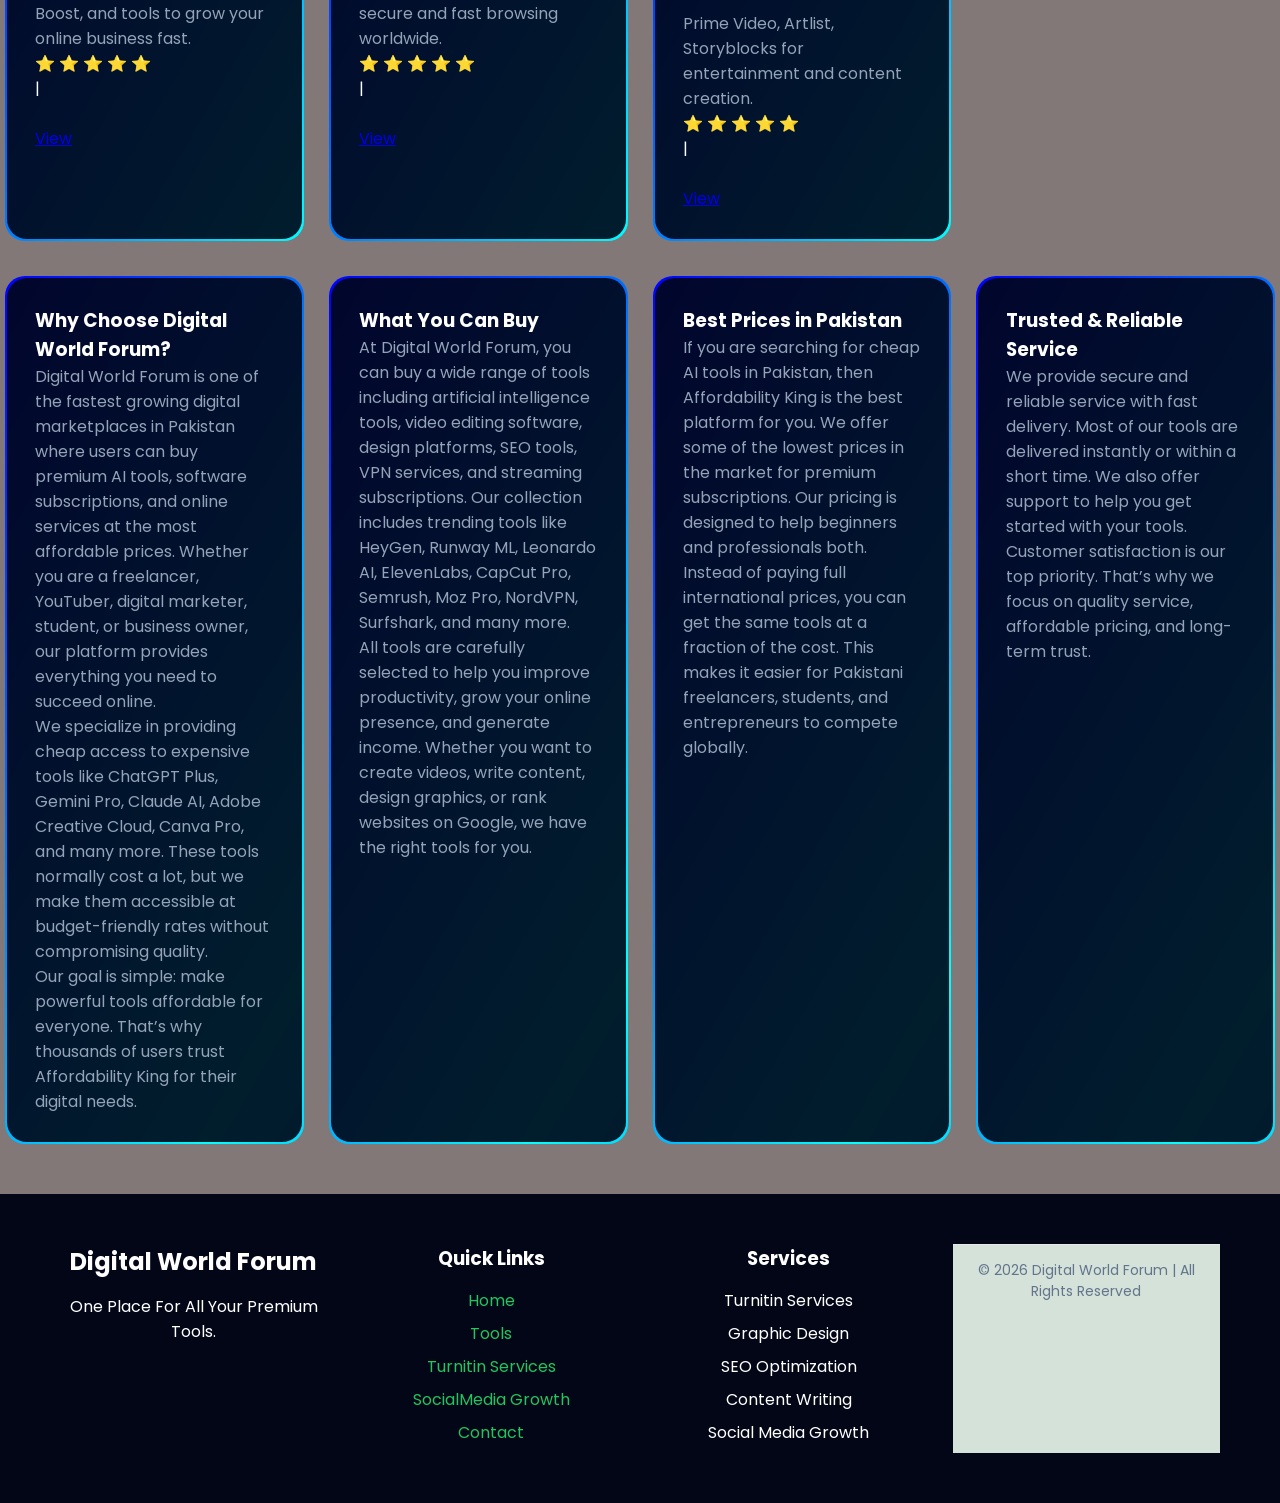
==== commit fbe73940: "Update index.html upgrade page" ====
--- a/index.html
+++ b/index.html
@@ -1,336 +1,287 @@
 <!DOCTYPE html>
 <html lang="en">
 <head>
-  
 <meta charset="UTF-8">
 <meta name="viewport" content="width=device-width, initial-scale=1.0">
+
+<title>DIGITAL WORLD FORUM | PREMIUM TOOLS, TURNITIN SERVICES & SOCIAL MEDIA SOLUTIONS</title>
+
+<meta name="description" content="Digital World Forum is the best platform to buy premium AI tools, SEO tools, VPNs, video editing software, and digital services at the lowest prices in Pakistan. Get ChatGPT Plus, Gemini Pro, Canva Pro, Adobe Creative Cloud, and more with affordable plans.">
+
+<meta name="keywords" content="buy AI tools cheap Pakistan, ChatGPT Plus cheap, Gemini Pro price Pakistan, SEO tools cheap, VPN cheap Pakistan, Adobe Creative Cloud cheap, AI tools marketplace, buy premium accounts cheap, affordability king">
 <meta name="robots" content="index, follow">
-<meta name="author" content="Digital World Forum">
-<title>Digital World Forum | Tools, Social Media Growth & Turnitin Services</title>
-
-<link rel="icon" type="image/png" href="logo.png">
-
-<meta name="description" content="Buy digital tools like Canva Pro, ChatGPT, SEO tools, turnitin services, social media growth,video editing,and more in Pakistan at cheap prices. Start your online earning journey today.">
-<meta name="keywords" content="buy digital tools Pakistan, Canva Pro Pakistan, ChatGPT premium Pakistan, SEO tools, freelancing tools">
+
+<link rel="icon" type="png" href="favicon.png">
 
 <link rel="stylesheet" href="style.css">
-<script type="application/ld+json">
-{
-  "@context": "https://schema.org",
-  "@type": "FAQPage",
-  "mainEntity": [
-
-    {
-      "@type": "Question",
-      "name": "What is Digital World Forum?",
-      "acceptedAnswer": {
-        "@type": "Answer",
-        "text": "Digital World Forum is a platform offering free tools, social media growth services, and Turnitin plagiarism checking."
-      }
-    },
-
-    {
-      "@type": "Question",
-      "name": "Are the tools free to use?",
-      "acceptedAnswer": {
-        "@type": "Answer",
-        "text": "Yes, most of the tools on Digital World Forum are free and easy to use for everyone."
-      }
-    },
-
-    {
-      "@type": "Question",
-      "name": "What is Turnitin service?",
-      "acceptedAnswer": {
-        "@type": "Answer",
-        "text": "Turnitin service helps students check plagiarism and get accurate similarity reports."
-      }
-    },
-
-    {
-      "@type": "Question",
-      "name": "How can I grow my social media?",
-      "acceptedAnswer": {
-        "@type": "Answer",
-        "text": "You can use our social media growth services to increase followers, engagement, and reach."
-      }
-    }
-
-  ]
-}
-</script>
+<link href="https://fonts.googleapis.com/css2?family=Poppins&display=swap" rel="stylesheet">
+<link rel="stylesheet" href="https://cdnjs.cloudflare.com/ajax/libs/font-awesome/6.5.0/css/all.min.css">
 </head>
 
 <body>
 
-<!-- NAVBAR -->
-<header class="navbar">
-  <h2 class="logo">
-  <img src="logo.png" alt="DigitalHub Logo">
-</h2>
-<h2 class="logo">Digital Hub</h2>
-<div class="menu-toggle" id="menu-toggle">☰</div>
-
-<ul class="nav-links" id="nav-links">
-<li><a href="index.html">Home</a></li>
-<li><a href="tools.html">All Tools</a></li>
-<li><a href="socialmedia.html">Social Media Growth</a></li>
-<li><a href="turnitin.html">Turnitin Services</a></li>
-<li><a href="about.html">About</a></li>
-
-</ul>
+<!-- ===== HEADER ===== -->
+<header class="header">
+   <h2 class="logo">
+  <img src="favicon.png" alt="Digital World Forum Logo"></h2>
+<h2 class="logo"> DIGITAL WORLD FORUM</h2>
+<div class="menu-toggle" onclick="toggleMenu(event)">
+  <i class="fa-solid fa-bars"></i>
+</div>
+
+<nav id="navMenu">
+  <a href="index.html" class="active"><i class="fa-solid fa-house"></i> Home</a>
+  <a href="tools.html"><i class="fa-solid fa-wand-magic-sparkles"></i> Tools</a>
+  <a href="turnitin.html"><i class="fa-solid fa-file-shield"></i> Turnitin Services</a>
+  <a href="socialmedia.html"><i class="fa-solid fa-hashtag"></i> SocialMedia Growth</a>
+  <a href="contact.html"><i class="fa-solid fa-headset"></i> Contact</a>
+</nav>
+
+<!-- OVERLAY -->
+<div id="overlay" onclick="closeMenu()"></div>
+
 </header>
 
-<!-- HERO -->
+<!-- ===== HERO ===== -->
 <section class="hero">
-
-    <!-- Slide 1 -->
-    <div class="slide active" style="background-image: url('tool.png');">
-        <div class="overlay"></div>
-        <div class="content">
-            <h1>Powerful AI Tools</h1>
-            <p>Create amazing content using advanced AI technology.</p>
-        </div>
-    </div>
-
-    <!-- Slide 2 -->
-    <div class="slide" style="background-image: url('tool1.png');">
-        <div class="overlay"></div>
-        <div class="content">
-            <h1>Fast & Smart Work</h1>
-            <p>Boost your productivity with smart automation tools.</p>
-        </div>
-    </div>
-
-    <!-- Slide 3 -->
-    <div class="slide" style="background-image: url('tool2.png');">
-        <div class="overlay"></div>
-        <div class="content">
-            <h1>All-in-One Platform</h1>
-            <p>Everything you need in one powerful tools hub.</p>
-        </div>
-    </div>
-    </section>
-
-
-
-
-
-<!-- FEATURED TOOLS -->
-<div class="grid">
-<section class="section">
-
-
-
-
-
-<section class="banner">
-<h2>Popular Tools</h2>
-
-<div class="card searchable">
-<h1>Canva Pro in Pakistan - Premium Access</h1>
-<p>Buy Canva Pro in Pakistan and create professional designs, posts, and graphics easily.</p>
-
-<a href="https://wa.me/923292891698?text=I want to buy Canva Pro" class="buy">Buy Now</a>
-</div>
-
-
-
-<div class="card searchable">
-<h1>StealthWriter AI - Humanize AI Content</h1>
-<p>Convert AI generated content into human-like text using StealthWriter AI tool.</p>
-
-<a href="https://wa.me/923292891698?text=I want to buy StealthWriter AI" class="buy">Buy Now</a>
-</div>
-
-
-<a style="text-align:center;
-font-size:20px;" href="tools.html" class="">View More</a>
+<h1>One Place For All Your Premium Tools</h1>
+<p>Your one-stop marketplace for AI tools, SEO software, design tools, VPNs, and digital services — all at unbeatable prices.</p>
+<a href="tools.html" class="btn">Explore Tools</a>
 </section>
+
+<!-- ===== CATEGORIES ===== -->
+<section class="grid">
+  
+  
+<div class="card">
+  <img src="turnitin.jpg" style="hight:200px; width:300px; border-radius:15px;">
+<h2>Turnitin & Plagiarism Services</h2>
+<p>Ensure originality in assignments, articles, and research work.</p>
+<div class="rating-box" data-users="3047" data-avg="4.9" data-tool="tool-y">
+<div class="stars">
+    <span data-value="1">⭐</span>
+    <span data-value="2">⭐</span>
+    <span data-value="3">⭐</span>
+    <span data-value="4">⭐</span>
+    <span data-value="5">⭐</span>
+  </div>
+  |
+ <br>
+  <p class="result"></p>
+
+</div>
+<br>
+<a href="turnitin.html">View</a>
+</div>
+
+<div class="card">
+  <img src="ai.png" style="hight:200px; width:300px; border-radius:15px;">
+<h2>AI Tools</h2>
+<p>ChatGPT Plus, Gemini Pro, Claude AI, Grok AI, and more powerful artificial intelligence tools.</p>
+<div class="rating-box" data-users="3467" data-avg="4.9" data-tool="tool-z">
+<div class="stars">
+    <span data-value="1">⭐</span>
+    <span data-value="2">⭐</span>
+    <span data-value="3">⭐</span>
+    <span data-value="4">⭐</span>
+    <span data-value="5">⭐</span>
+  </div>
+  |
+ <br>
+  <p class="result"></p>
+
+</div>
+<br>
+<a href="tools.html">View</a>
+</div>
+
+<div class="card">
+  <img src="video.png" style="hight:200px; width:300px; border-radius:15px;">
+<h2>Video & Content Tools</h2>
+<p>HeyGen, Runway ML, CapCut Pro, InVideo AI, and advanced video creation platforms.</p>
+<div class="rating-box" data-users="2344" data-avg="4.9" data-tool="tool-1">
+<div class="stars">
+    <span data-value="1">⭐</span>
+    <span data-value="2">⭐</span>
+    <span data-value="3">⭐</span>
+    <span data-value="4">⭐</span>
+    <span data-value="5">⭐</span>
+  </div>
+  |
+ <br>
+  <p class="result"></p>
+
+</div>
+<br>
+<a href="tools.html" class="btn">View</a>
+</div>
+
+<div class="card">
+    <img src="design.png" style="hight:200px; width:300px; border-radius:15px;">
+<h2>Design Tools</h2>
+<p>Figma, Canva Pro, Leonardo AI, Ideogram, OpenArt for creative professionals.</p>
+<div class="rating-box" data-users="1567" data-avg="4.8" data-tool="tool-1">
+<div class="stars">
+    <span data-value="1">⭐</span>
+    <span data-value="2">⭐</span>
+    <span data-value="3">⭐</span>
+    <span data-value="4">⭐</span>
+    <span data-value="5">⭐</span>
+  </div>
+  |
+ <br>
+  <p class="result"></p>
+
+</div>
+<br>
+<a href="tools.html" class="btn">View</a>
+</div>
+
+<div class="card">
+    <img src="seo.png" style="hight:200px; width:300px; border-radius:15px;">
+<h2>SEO & Marketing</h2>
+<p>Semrush, Moz Pro, VidIQ Boost, and tools to grow your online business fast.</p>
+<div class="rating-box" data-users="1876" data-avg="4.8" data-tool="tool-3">
+<div class="stars">
+    <span data-value="1">⭐</span>
+    <span data-value="2">⭐</span>
+    <span data-value="3">⭐</span>
+    <span data-value="4">⭐</span>
+    <span data-value="5">⭐</span>
+  </div>
+  |
+ <br>
+  <p class="result"></p>
+
+</div>
+<br>
+<a href="tools.html" class="btn">View</a>
+</div>
+
+<div class="card">
+    <img src="vpn.png" style="hight:200px; width:300px; border-radius:15px;">
+<h2>VPN & Security</h2>
+<p>NordVPN, Surfshark VPN for secure and fast browsing worldwide.</p>
+<div class="rating-box" data-users="2134" data-avg="4.9" data-tool="tool-4">
+<div class="stars">
+    <span data-value="1">⭐</span>
+    <span data-value="2">⭐</span>
+    <span data-value="3">⭐</span>
+    <span data-value="4">⭐</span>
+    <span data-value="5">⭐</span>
+  </div>
+  |
+ <br>
+  <p class="result"></p>
+
+</div>
+<br>
+<a href="tools.html" class="btn">View</a>
+</div>
+
+<div class="card">
+    <img src="movie.png" style="hight:200px; width:300px; border-radius:15px;">
+<h2>Streaming & Media</h2>
+<p>Prime Video, Artlist, Storyblocks for entertainment and content creation.</p>
+<div class="rating-box" data-users="1765" data-avg="4.8" data-tool="tool-5">
+<div class="stars">
+    <span data-value="1">⭐</span>
+    <span data-value="2">⭐</span>
+    <span data-value="3">⭐</span>
+    <span data-value="4">⭐</span>
+    <span data-value="5">⭐</span>
+  </div>
+  |
+ <br>
+  <p class="result"></p>
+
+</div>
+<br>
+<a href="tools.html" class="btn">View</a>
+</div>
+
 </section>
-
-
-
-
-
-<section class="section">
-
-
-
-<section class="banner">
-<h2>Turnitin Services</h2>
-
-<div class="card searchable">
-<h1>Turnitin Student Account - Cheap Price</h1>
-<p>Buy Turnitin student account in Pakistan to check plagiarism easily before submission.</p>
-
-<a href="https://wa.me/923292891698?text=I want to buy Turnitin Student Account" class="buy">Buy Now</a>
-</div>
-
-
-<div class="card searchable">
-<h1>Turnitin File Checking Service</h1>
-<p>Check your assignments and thesis using Turnitin file checking service with accurate plagiarism report.</p>
-<ul>
-
-<a href="https://wa.me/923292891698?text=I want to get Turnitin File Checking Service" class="buy">Buy Now</a>
-</div>
-<a style="text-align:center; font-size:20px;" href="turnitin.html" class="">View More</a>
+<br>
+<!-- ===== SEO CONTENT SECTION ===== -->
+<section class="grid">
+
+<div class="card">
+<h3>Why Choose Digital World Forum?</h3>
+
+<p>
+Digital World Forum is one of the fastest growing digital marketplaces in Pakistan where users can buy premium AI tools, software subscriptions, and online services at the most affordable prices. Whether you are a freelancer, YouTuber, digital marketer, student, or business owner, our platform provides everything you need to succeed online.
+</p>
+
+<p>
+We specialize in providing cheap access to expensive tools like ChatGPT Plus, Gemini Pro, Claude AI, Adobe Creative Cloud, Canva Pro, and many more. These tools normally cost a lot, but we make them accessible at budget-friendly rates without compromising quality.
+</p>
+
+<p>
+Our goal is simple: make powerful tools affordable for everyone. That’s why thousands of users trust Affordability King for their digital needs.
+</p>
+
+</div>
+
+<div class="card">
+<h3>What You Can Buy</h3>
+
+<p>
+At Digital World Forum, you can buy a wide range of tools including artificial intelligence tools, video editing software, design platforms, SEO tools, VPN services, and streaming subscriptions. Our collection includes trending tools like HeyGen, Runway ML, Leonardo AI, ElevenLabs, CapCut Pro, Semrush, Moz Pro, NordVPN, Surfshark, and many more.
+</p>
+
+<p>
+All tools are carefully selected to help you improve productivity, grow your online presence, and generate income. Whether you want to create videos, write content, design graphics, or rank websites on Google, we have the right tools for you.
+</p>
+
+</div>
+
+<div class="card">
+<h3>Best Prices in Pakistan</h3>
+
+<p>
+If you are searching for cheap AI tools in Pakistan, then Affordability King is the best platform for you. We offer some of the lowest prices in the market for premium subscriptions. Our pricing is designed to help beginners and professionals both.
+</p>
+
+<p>
+Instead of paying full international prices, you can get the same tools at a fraction of the cost. This makes it easier for Pakistani freelancers, students, and entrepreneurs to compete globally.
+</p>
+
+</div>
+
+<div class="card">
+<h3>Trusted & Reliable Service</h3>
+
+<p>
+We provide secure and reliable service with fast delivery. Most of our tools are delivered instantly or within a short time. We also offer support to help you get started with your tools.
+</p>
+
+<p>
+Customer satisfaction is our top priority. That’s why we focus on quality service, affordable pricing, and long-term trust.
+</p>
+
+</div>
+
 </section>
-</section>
-
-<section class="section">
-
-<section class="banner">
-<h2>Video Editing Tools</h2>
-<div class="card searchable">
-<h1>CapCut Pro - Video Editing Tool</h1>
-<p>Get CapCut Pro for editing reels, TikTok, and YouTube videos easily.</p>
-
-<a href="https://wa.me/923292891698?text=I want to buy Capcut Pro" class="buy">Buy Now</a>
-</div>
-
-<div class="card searchable">
-<h1>Filmora Video Editor Premium</h1>
-<p>Buy Filmora premium and create professional videos with ease.</p>
-
-<a href="https://wa.me/923292891698?text=I want to buy Filmora Video Editor Premium" class="buy">Buy Now</a>
-</div>
-
-
-
-
-<a style="text-align:center;
-font-size:20px;" href="tools.html" class="">View More</a>
-</section>
-</section>
-
-<section class="section">
-
-
-<section class="banner">
-<h2>Social Media Services</h2>
-
-<div class="card searchable">
-<h1>Instagram Growth Tools-Cheap Rate</h1>
-<p>Grow your Instagram followers and engagement using powerful tools.</p>
-
-<a href="https://wa.me/923292891698?text=I want to get Instagram growth" class="buy">Buy Now</a>
-</div>
-<div class="card searchable">
-<h1>YouTube Growth Tools-Cheap Rate</h1>
-<p>Grow your YouTube Subcibers and engagement using powerful tools.</p>
-
-<a href="https://wa.me/923292891698?text=I want to get YouTube growth" class="buy">Buy Now</a>
-</div>
-
-<a style="text-align:center; font-size:20px;" href="socialmedia.html" class="">View More</a>
-</section>
-
-<section class="section">
-
-<section class="banner">
-<h2>SEO Tools</h2>
-<div class="card searchable">
-<h1>SEMrush</h1>
-
-<p>Professional SEO tool.</p>
-
-
-
-<a href="https://wa.me/923292891698?text=I want to buy SEMrush" class="buy" target="_blank">Buy Now</a>
-</div>
-
-<div class="card searchable">
-<h1>Moz Pro</h1>
-
-<p>Improve website ranking.</p>
-
-
-
-<a href="https://wa.me/923292891698?text=I want to buy Moz Pro" class="buy" target="_blank">Buy Now</a>
-</div>
-
-
-
-
-<a style="text-align:center;
-font-size:20px;" href="tools.html" class="">View More</a>
-</section>
-</section>
-
-</div>
-
-<!-- WHY CHOOSE US -->
-<section class="section">
-<h2>Why Choose Digital Hub</h2>
-
-<div class="grid">
-
-<div class="card">
-<h3>Affordable Prices</h3>
-<p>Best market rates</p>
-</div>
-
-<div class="card">
-<h3>Trusted Service</h3>
-<p>Secure & reliable platform</p>
-</div>
-
-<div class="card">
-<h3>Fast Response</h3>
-<p>Quick WhatsApp support</p>
-</div>
-
-
-<!-- TRUST SECTION -->
-
-
-
-<div class="card">
-<h3>1000+ Customers</h3>
-<p>Trusted by freelancers & students</p>
-</div>
-
-<div class="card">
-<h3>Instant Delivery</h3>
-<p>Get access within minutes</p>
-</div>
-
-<div class="card">
-<h3>24/7 Support</h3>
-<p>WhatsApp support available anytime</p>
-</div>
-
-</div>
-
-</section>
-<br>
-<br>
-<!-- CTA -->
-<section class="section" style="text-align:center;">
-<h1>Start Your Online Earning Journey Today</h1>
-<br>
-<a href="contact.html" class="center-btn">Contact Now</a>
-</section>
-
+
+<!-- ===== FOOTER ===== -->
 <footer class="footer">
 
 <div class="footer-container">
 
   <!-- BRAND -->
   <div class="footer-col">
-    <h2>Digital Hub</h2>
-    <p>Your trusted platform to buy premium digital tools and services. Start your online earning journey with us.</p>
+    <h2>Digital World Forum</h2>
+    <p>One Place For All Your Premium Tools.</p>
   </div>
 
   <!-- QUICK LINKS -->
   <div class="footer-col">
     <h3>Quick Links</h3>
     <ul>
-      <li><a href="index.html">Home</a></li>
+      <li><a href="index.html" class="active">Home</a></li>
       <li><a href="tools.html">Tools</a></li>
-      <li><a href="services.html">Services</a></li>
+      <li><a href="turnitin.html">Turnitin Services</a></li>
+      <li><a href="turnitin.html">SocialMedia Growth</a></li>
       <li><a href="contact.html">Contact</a></li>
     </ul>
   </div>
@@ -346,16 +297,12 @@
       <li>Social Media Growth</li>
     </ul>
   </div>
-
-  
-
-</div>
-
 <div class="footer-bottom">
-  <p>© 2026 Digital Hub. All Rights Reserved.</p>
-</div>
-
+<p>© 2026 Digital World Forum | All Rights Reserved</p>
+</div>
 </footer>
+
+
 <script src="script.js"></script>
 </body>
 </html>
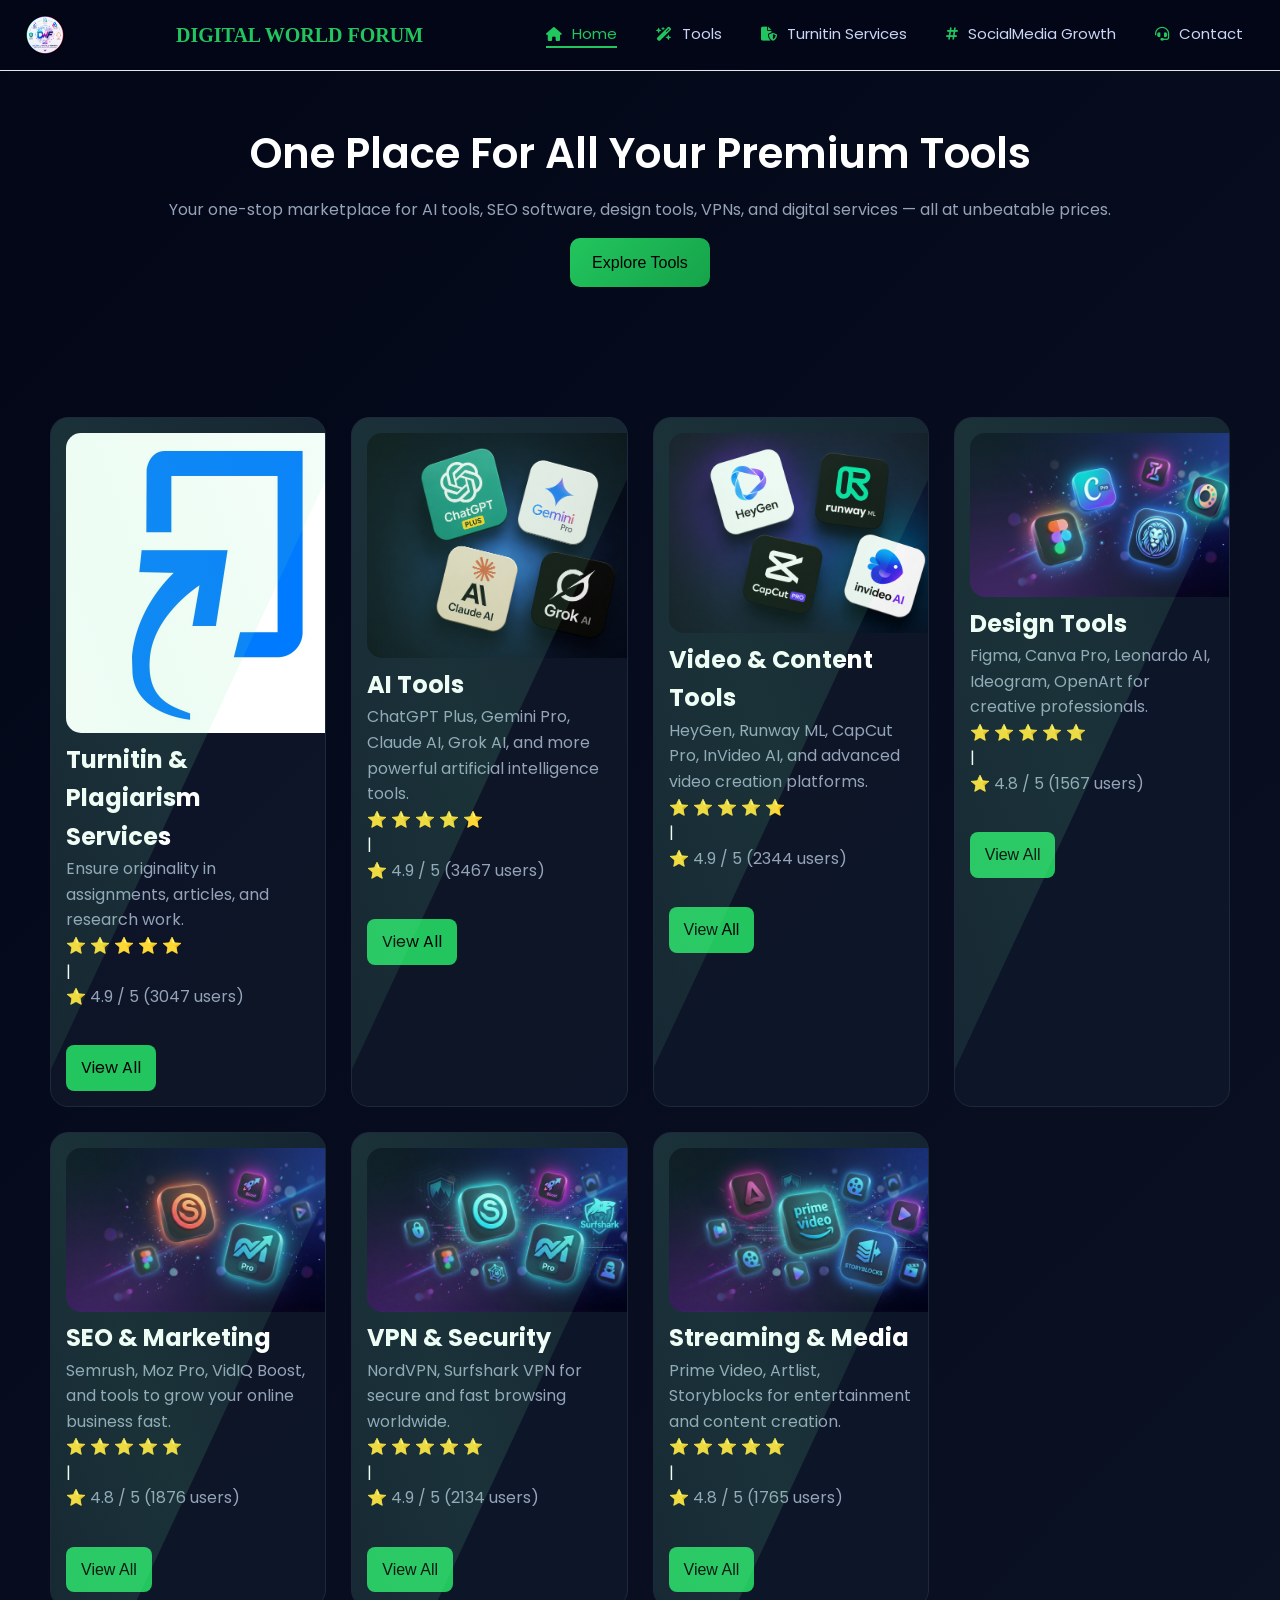
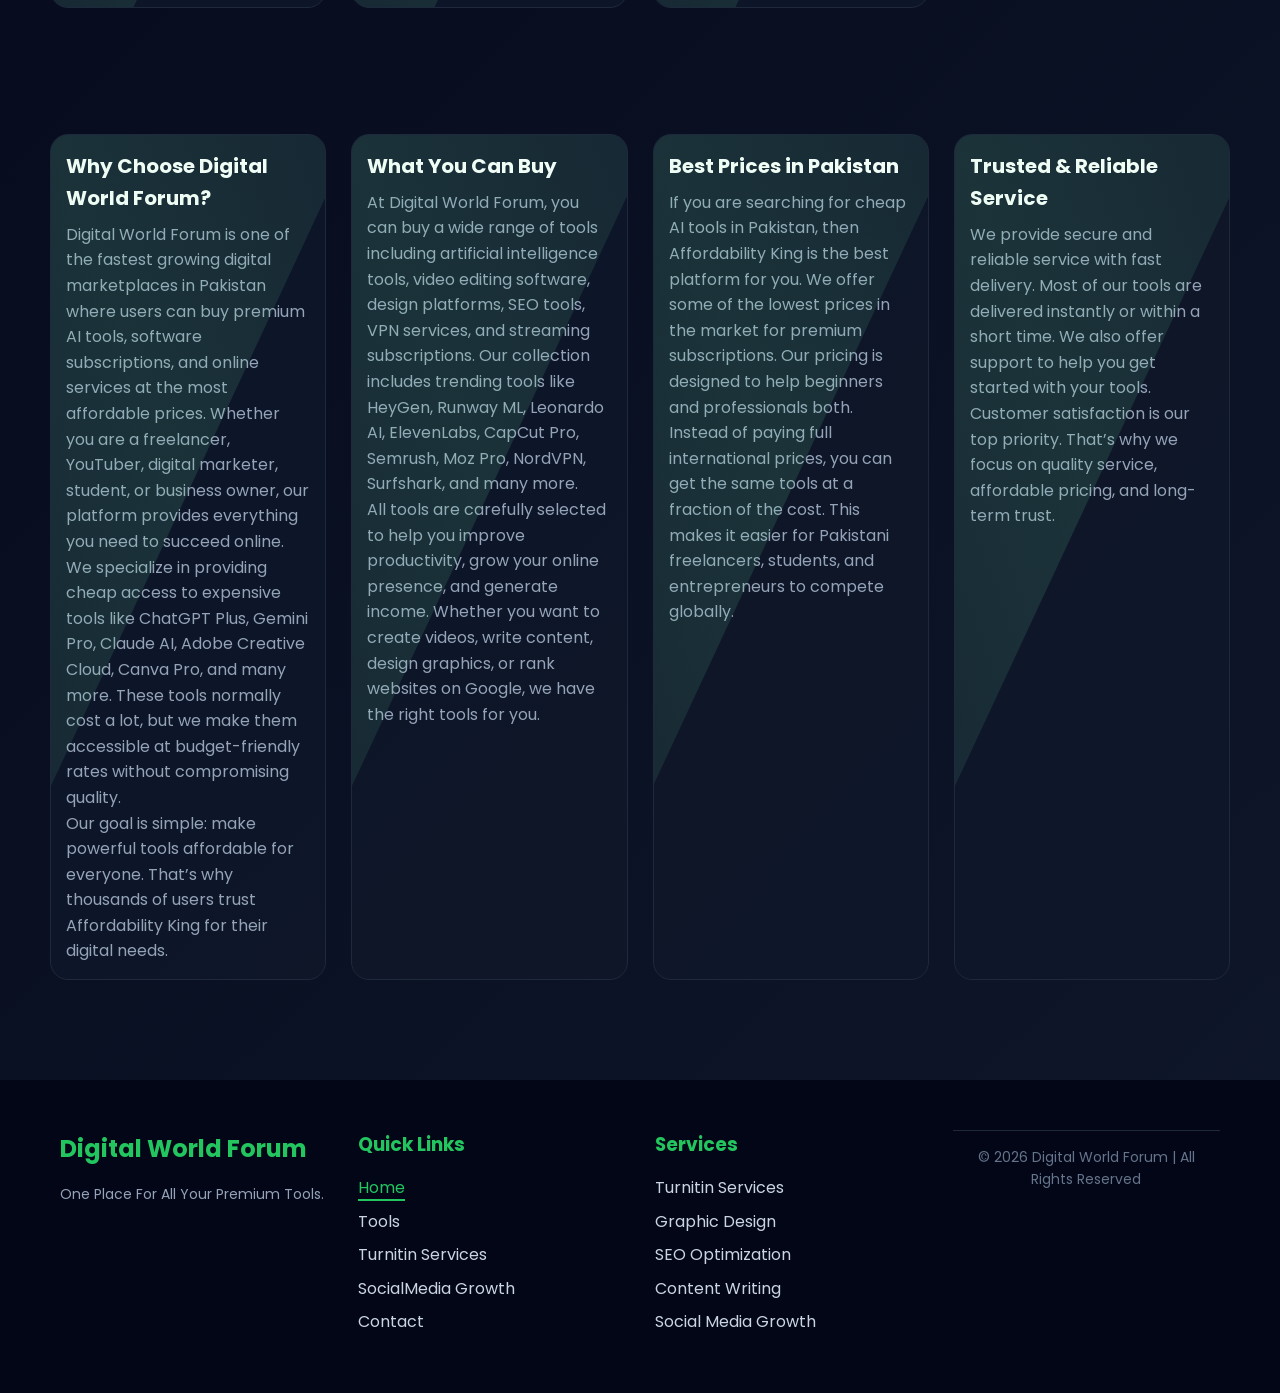
==== commit c0d54f7f: "Update index.html" ====
--- a/index.html
+++ b/index.html
@@ -6,9 +6,9 @@
 
 <title>DIGITAL WORLD FORUM | PREMIUM TOOLS, TURNITIN SERVICES & SOCIAL MEDIA SOLUTIONS</title>
 
-<meta name="description" content="Digital World Forum is the best platform to buy premium AI tools, SEO tools, VPNs, video editing software, and digital services at the lowest prices in Pakistan. Get ChatGPT Plus, Gemini Pro, Canva Pro, Adobe Creative Cloud, and more with affordable plans.">
-
-<meta name="keywords" content="buy AI tools cheap Pakistan, ChatGPT Plus cheap, Gemini Pro price Pakistan, SEO tools cheap, VPN cheap Pakistan, Adobe Creative Cloud cheap, AI tools marketplace, buy premium accounts cheap, affordability king">
+<meta name="description" content="Digital World Forum is the best platform to buy premium AI tools, SEO tools, VPNs, video editing software,turnitin & plagiarism checking and digital services at the lowest prices in Pakistan. Get ChatGPT Plus, Gemini Pro, Canva Pro, Adobe Creative Cloud, and more with affordable plans.">
+
+<meta name="keywords" content=" turnitin &plagiarism checking services,buy AI tools cheap Pakistan, ChatGPT Plus cheap, Gemini Pro price Pakistan, SEO tools cheap, VPN cheap Pakistan, Adobe Creative Cloud cheap, AI tools marketplace, buy premium accounts cheap, affordability king">
 <meta name="robots" content="index, follow">
 
 <link rel="icon" type="png" href="favicon.png">
@@ -71,7 +71,7 @@
 
 </div>
 <br>
-<a href="turnitin.html">View</a>
+<a href="turnitin.html">View All</a>
 </div>
 
 <div class="card">
@@ -92,7 +92,7 @@
 
 </div>
 <br>
-<a href="tools.html">View</a>
+<a href="tools.html">View All</a>
 </div>
 
 <div class="card">
@@ -113,7 +113,7 @@
 
 </div>
 <br>
-<a href="tools.html" class="btn">View</a>
+<a href="tools.html" class="btn">View All</a>
 </div>
 
 <div class="card">
@@ -134,7 +134,7 @@
 
 </div>
 <br>
-<a href="tools.html" class="btn">View</a>
+<a href="tools.html" class="btn">View All</a>
 </div>
 
 <div class="card">
@@ -155,7 +155,7 @@
 
 </div>
 <br>
-<a href="tools.html" class="btn">View</a>
+<a href="tools.html" class="btn">View All</a>
 </div>
 
 <div class="card">
@@ -176,7 +176,7 @@
 
 </div>
 <br>
-<a href="tools.html" class="btn">View</a>
+<a href="tools.html" class="btn">View All</a>
 </div>
 
 <div class="card">
@@ -197,7 +197,7 @@
 
 </div>
 <br>
-<a href="tools.html" class="btn">View</a>
+<a href="tools.html" class="btn">View All</a>
 </div>
 
 </section>
--- a/style.css
+++ b/style.css
@@ -1,40 +1,21 @@
 /* ===== RESET ===== */
 *{
-margin:0;
-padding:0;
-box-sizing:border-box;
-font-family:Poppins, sans-serif;
-}
-
-/* ===== LIGHT PREMIUM COLORS ===== */
-:root{       /* main background (light) */
-      /* cards */
---bg-soft:#388675;       /* soft section */
-
---primary:#0b4dd0;       /* indigo */
---secondary:#06b6d4;     /* cyan */
---accent:#22c55e;        /* green */
-
-    /* dark text */
---text-muted:#64748b;
+  margin:0;
+  padding:0;
+  box-sizing:border-box;
+  font-family:'Poppins',sans-serif;
 }
 
 /* ===== BODY ===== */
 body{
-margin: 0;
-    background: #837878;
-    display:center;
-    justify-content: center;
-    align-items: center;
-    height: 100vh;
-    color: #fff;
-    
-}
-
-
-/* ===== NAVBAR ===== */
-.navbar{
-position:fixed;
+  background:linear-gradient(135deg,#020617,#0f172a);
+  color:#fff;
+  line-height:1.6;
+}
+
+/* ===== HEADER ===== */
+.header{
+  position:fixed;
 top:0;
 width:100%;
 display:flex;
@@ -48,117 +29,11 @@
 }
 
 .logo{
-color:var(--accent);
-font-size:20px;
-font-weight:600;
-}
-
-/* NAV LINKS */
-.nav-links{
-display:flex;
-gap:30px;
-list-style:none;
-}
-
-.nav-links a{
-color:var(--accent);
-text-decoration:none;
-transition:0.3s;
-}
-
-.nav-links a:hover{
-color:var(--primary);
-}
-
-/* UNDERLINE */
-.nav-links a::after{
-content:"";
-display:block;
-height:2px;|
-width:2%;
-background:linear-gradient(90deg,var(--primary),var(--secondary));
-transition:0.3s;
-}
-
-.nav-links a:hover::after{
-width:100%;
-}
-
-/* MOBILE */
-.menu-toggle{
-display:none;
-font-size:28px;
-cursor:pointer;
-color:var(--accent);
-}
-
-/* ===== HERO ===== */
-/* Hero Section */
-.hero {
-    position: relative;
-    display: flex;
-    justify-content: center;
-    align-items: center;
-    height: 60vh;
-    overflow: hidden;
-    text-align: center;
-}
-
-/* Slides */
-.slide {
-    position: absolute;
-    width: 100%;
-    height: 100%;
-    background-size: cover;
-    background-position: center;
-    opacity: 0;
-    transition: opacity 1s ease-in-out;
-}
-
-/* Active Slide */
-.active {
-    opacity: 1;
-}
-
-/* Overlay */
-.overlay {
-    position: absolute;
-    width: 100%;
-    height: 100%;
-    background: rgba(0,0,0,0.5);
-}
-
-/* Content */
-.content {
-    position: relative;
-    top: 50%;
-    
-    align-content: center;
-    transform: translate(-50%, -50%); 
-    transform: translateY(-50%);
-    color: #fff;
-    max-width: 600px;
-    text-align: center;
-    margin: auto;
-}
-
-.content h1 {
-    font-size: 48px;
-    margin-bottom: 10px;
-}
-
-.content p {
-    font-size: 18px;
-}
-
-/* ===== SECTIONS ===== */
-.section{
- margin-top: 20px;
-}
-.section h2{
-  color: #3903ef;
-  text-align: center;
-  font-size: 50px;
+  display: flex;
+  font-size:20px;
+  font-weight:1500;
+  color:#22c55e;
+  font-family:bold;
 }
 
 .logo img {
@@ -170,365 +45,410 @@
   background: rgba(255,255,255,0.1);
 }
 
+nav a{
+  color:#cbd5f5;
+  margin:5px 12px;
+  text-decoration:none;
+  font-size:15px;
+  transition:0.3s;
+}
+
+nav a:hover{
+  color:#22c55e;
+}
+
+nav a i{
+  margin-right:6px;
+  color:#22c55e;
+  font-size:14px;
+  transition:0.3s;
+}
+
+nav a:hover i{
+  transform:scale(1.2);
+}
+
+/* MENU TOGGLE */
+.menu-toggle{
+  display:none;
+  font-size:22px;
+  color:#22c55e;
+  cursor:pointer;
+}
+
+/* NAV */
+nav{
+  display:flex;
+  gap:15px;
+}
+
+/* ACTIVE LINK */
+nav a.active,footer a.active{
+  color:#22c55e;
+  border-bottom:2px solid #22c55e;
+}
+
+/* OVERLAY */
+#overlay{
+  position:fixed;
+  top:0;
+  left:0;
+  width:100%;
+  height:100%;
+  background:rgba(0,0,0,0.5);
+  display:none;
+  z-index:998;
+}
+
+/* MOBILE */
+@media(max-width:768px){
+
+  .menu-toggle{
+    display:block;
+  }
+
+  nav{
+    position:fixed;
+    top:0;
+    right:-260px;
+    width:auto-fit;
+    height:auto-fit;
+    background:#0f172a;
+    flex-direction:column;
+    padding:20px 20px;
+    gap:20px;
+    transition:0.4s ease;
+    z-index:999;
+  }
+
+  nav.open{
+    right:0;
+  }
+
+  #overlay.show{
+    display: block;
+  }
+}
+
+/* ===== HERO ===== */
+.hero{
+  text-align:center;
+  padding:120px 20px 80px;
+  background-image: url('');
+  background-size: cover;
+  background-position: center;
+  background-repeat: no-repeat;
+
+  position:relative;
+}
+
+.hero h1{
+  font-size:42px;
+  font-weight:600;
+  
+}
+
+.hero p{
+  margin-top:10px;
+  color:#94a3b8;
+}
+
+@keyframes fadeDown{
+  from{
+    opacity:0;
+    transform:translateY(-30px);
+  }
+  to{
+    opacity:1;
+    transform:translateY(0);
+  }
+}
+
+.hero h1{
+  font-size:42px;
+  font-weight:600;
+
+  animation:fadeDown 1s ease-out;
+}
+
+.hero p{
+  margin-top:10px;
+  color:#94a3b8;
+
+  animation:fadeDown 1.3s ease-out;
+}
+
+/* ===== BUTTON ===== */
+.btn{
+  display:inline-block;
+  margin-top:15px;
+  padding:12px 22px;
+  background:linear-gradient(135deg,#22c55e,#16a34a);
+  color:#000;
+  border-radius:10px;
+  font-weight:500;
+  text-decoration:none;
+  transition:0.3s;
+  align-items: center;
+}
+
+.btn:hover{
+  transform:translateY(-3px);
+  box-shadow:0 10px 25px rgba(34,197,94,0.4);
+}
+
+/* ===== GRID ===== */
 .grid{
-display:grid;
-grid-template-columns:repeat(auto-fit,minmax(260px,1fr));
-gap:25px;
-margin: 5px;
-justify-items: center;
-}
-
-
-
-/* BUY BUTTON */
-.buy{
-background:var(--accent);
-padding:10px;
-border-radius:6px;
-text-align:center;
-display:block;
-color:#fff;
-margin-top:10px;
-transition:0.3s;
-}
-
-.buy:hover{
-background:#16a34a;
-}
-
-/* ===== SEARCH ===== */
-.search-box{
-text-align:center;
-margin:10px;
-}
-
-.search-box input{
-width:90%;
-max-width:420px;
-padding:12px;
-border-radius:8px;
-border:1px solid #e5e7eb;
-background:#fff;
-outline:none;
-}
-
-/* SUGGESTIONS */
-#suggestions{
-color:black;
-background:#fff;
-max-width:420px;
-margin:auto;
-border-radius:8px;
-margin-top:5px;
-overflow:hidden;
-border:1px solid #e5e7eb;
-}
-
-.suggestion-item{
-padding:12px;
-cursor:pointer;
-border-bottom:1px solid #f1f5f9;
-}
-
-.suggestion-item:hover{
-background:#f8fafc;
-color:var(--primary);
-}
-
-/* ===== MOBILE ===== */
-@media(max-width:768px){
-
-.nav-links{
-position:fixed;
-top:0;
-right:-100%;
-height:auto-fit;
-width:auto-fit;
-background: #020617;
-flex-direction:column;
-padding:20px 30px;
-gap:20px;
-transition:0.4s ease;
-}
-
-.nav-links.active{
-right:0;
-}
-
-.menu-toggle{
-display:block;
-}
-
-}
-
-/* CARD */
-.card {
-    position: relative;
-    width: 100%;
-    padding: 30px;
-    border-radius: 20px;
-    color: #fff;
-    background: rgba(255,255,255,0.05);
-    backdrop-filter: blur(15px);
-    overflow: hidden;
-    cursor: pointer;
-    transition: 0.3s;
-    
-}
-
-/* ELECTRIC BORDER */
-.card::before {
-    content: "";
-    position: absolute;
-    inset: -2px;
-    background: linear-gradient(120deg, #00f, #0ff, #00f);
-    background-size: 300%;
-    animation: electric 4s linear infinite;
-    z-index: -1;
-}
-
-.card::after {
-    content: "";
-    position: absolute;
-    inset: 2px;
-    background: rgba(2,6,23,0.9);
-    border-radius: 20px;
-    z-index: -1;
-}
-
-@keyframes electric {
-    0% { background-position: 0%; }
-    100% { background-position: 300%; }
-}
-
-/* CONTENT */
-.card h2 {
-    margin-bottom: 10px;
-}
-
-.card p {
-    color: #94a3b8;
-}
-
-/* HOVER EFFECT */
-.card:hover {
-    transform: scale(1.05);
-    box-shadow: 0 0 40px rgba(0,255,255,0.5);
-}
-
-/* GLOW DOT */
-.glow {
-    position: absolute;
-    width: 100px;
-    height: 100px;
-    background: radial-gradient(circle, #38bdf8, transparent);
-    top: -50px;
-    right: -50px;
-    opacity: 0.6;
-    animation: pulse 3s infinite;
-}
-
-@keyframes pulse {
-    0%,100% { transform: scale(1); }
-    50% { transform: scale(1.3); }
-}
-
-.job-card {
-    position: relative;
-    padding: 25px;
-    border-radius: 18px;
-    background: rgba(255,255,255,0.05);
-    backdrop-filter: blur(12px);
-    color: white;
-    overflow: hidden;
-    transition: 0.4s;
-}
-
-/* GLOW BORDER (DIFFERENT COLOR) */
-.job-card::before {
-    content: "";
-    position: absolute;
-    inset: -2px;
-    background: linear-gradient(120deg, #ff0080, #ff8c00, #ff0080);
-    background-size: 300%;
-    animation: jobGlow 5s linear infinite;
-    z-index: -1;
-}
-
-.job-card::after {
-    content: "";
-    position: absolute;
-    inset: 2px;
-    background: #020617;
-    border-radius: 18px;
-    z-index: -1;
-}
-
-@keyframes jobGlow {
-    0% {background-position:0%;}
-    100% {background-position:300%;}
-}
-
-/* BADGE */
-.badge {
-    position: absolute;
-    top: 10px;
-    right: 10px;
-    background: red;
-    padding: 5px 10px;
-    font-size: 12px;
-    border-radius: 10px;
-    animation: pulse 2s infinite;
-}
-
-@keyframes pulse {
-    0%,100% {transform: scale(1);}
-    50% {transform: scale(1.1);}
-}
-
-/* COMPANY */
-.company {
-    color: #38bdf8;
-}
-
-/* DETAILS */
-.details {
-    margin: 10px 0;
-    display: flex;
-    justify-content: space-between;
-    font-size: 14px;
-    color: #94a3b8;
-}
-.center{
-  text-align-last: center;
-}
-.center-btn{
-    background: #22c55e;
-    color: #fff;
-    padding: 12px 20px;
-    border: none;
-    border-radius: 8px;
-    font-size: 16px;
-    cursor: pointer;
-    
-    width: auto;       /* auto fit */
-    display: inline-block;
-    
-    transition: 0.3s;
-}
-
-.banner{
-  display: grid;
-  position: relative;
-    padding: 5px;
-    border-radius: 18px;
-    background: #fff;
-    backdrop-filter: blur(12px);
-    color: white;
-    overflow: hidden;
-    transition: 0.4s;
-    border-radius: 10px;
-    gap: 20px;
-    
-max-width: 860px;
-  margin: 20px auto;
-  
-  background: linear-gradient(135deg, #f0f9ff 0%, #e8f4f8 100%);
-  border-left: 5px solid #0ea5e9;
-  border-radius: 30px;
-  box-shadow: 0 8px 32px rgba(14, 165, 233, 0.1);
-  font-family: 'Plus Jakarta Sans', sans-serif;
-}
- 
-/* BUTTON */
-.apply-btn {
-    width: 100%;
-    padding: 10px;
-    border: none;
-    border-radius: 10px;
-    background: linear-gradient(90deg, #38bdf8, #0ea5e9);
-    color: white;
-    cursor: pointer;
-    transition: 0.3s;
-}
-
-.apply-btn:hover {
-    transform: scale(1.05);
-    box-shadow: 0 0 15px #38bdf8;
-}
-
-/* HOVER EFFECT */
-.job-card:hover {
-    transform: translateY(-8px) scale(1.02);
-    box-shadow: 0 0 30px rgba(255,0,128,0.4);
-}
-
-
+  display:grid;
+  grid-template-columns:repeat(auto-fit,minmax(260px,1fr));
+  gap:25px;
+  padding:50px;
+}
+
+/* ===== CARD ===== */
+.card{
+  background:rgba(15,23,42,0.85);
+  border:1px solid #1e293b;
+  border-radius:18px;
+  padding:15px;
+  transition:0.3s;
+  position:relative;
+  overflow: hidden;
+}
+
+.card::before{
+  content:"";
+  position:absolute;
+  width:200%;
+  height:200%;
+  background:linear-gradient(45deg,transparent,#7ea2,transparent);
+  top:-100%;
+  left:-100%;
+  transform:rotate(25deg);
+  transition:0.5s;
+  z-index:0;
+  pointer-events:none; /* 🔥 IMPORTANT FIX */
+}
+
+.card:hover::before{
+  top:0;
+  left:0;
+}
+
+.card:hover{
+  transform:translateY(-10px) scale(1.02);
+  box-shadow:0 20px 40px rgba(0,0,0,0.5);
+}
+
+.card h3{
+  font-size:20px;
+  margin-bottom:8px;
+}
+
+.card p{
+  color:#94a3b8;
+}
+
+.card a{
+  align-self: center;
+  display:inline-block;
+  margin-top:10px;
+  padding:10px 15px;
+  background:#22c55e;
+  color:#000;
+  border-radius:8px;
+  text-decoration:none;
+  transition:0.3s;
+}
+
+.card a:hover{
+  transform:scale(1.05);
+}
+
+/* ===== PRICE ===== */
+.price{
+  color:#22c55e;
+  font-size:18px;
+  margin-top:10px;
+}
+
+/* ===== BADGE ===== */
+.badge{
+  position:absolute;
+  top:12px;
+  right:12px;
+  background:#22c55e;
+  color:#000;
+  padding:5px 10px;
+  font-size:12px;
+  border-radius:6px;
+}
+
+/* ===== PRODUCT PAGE ===== */
+.product{
+  padding:50px;
+  max-width:900px;
+  margin:auto;
+}
+
+.product h1{
+  font-size:32px;
+}
+
+.product ul{
+  margin-top:15px;
+  padding-left:20px;
+}
+
+.product ul li{
+  margin:6px 0;
+  color:#cbd5f5;
+}
+
+.view-btn{
+  display:inline-block;
+  margin-top:10px;
+  padding:10px 15px;
+  background:#22c55e;
+  color:#000;
+  border-radius:8px;
+  text-decoration:none;
+  transition:0.3s;
+}
+
+.view-btn:hover{
+  transform:scale(1.05);
+}
+
+/* ===== CONTACT ===== */
+.contact{
+  padding:50px;
+  text-align:center;
+}
+
+.contact p{
+  color:#94a3b8;
+  margin:10px 0;
+}
+
+/* ===== FOOTER ===== */
 /* ===== FOOTER ===== */
 .footer{
-background: #020617;
-color:#fff;
-margin-top:50px;
-text-align: center;
-}
-
+  background:#020617;
+  color:#cbd5e1;
+  margin-top:50px;
+}
+
+/* GRID */
 .footer-container{
-display:grid;
-grid-template-columns:repeat(auto-fit,minmax(220px,1fr));
-gap:30px;
-padding:50px 20px;
-max-width:1200px;
-margin:auto;
-}
-
+  display:grid;
+  grid-template-columns:repeat(auto-fit,minmax(220px,1fr));
+  gap:30px;
+  padding:50px 20px;
+  max-width:1200px;
+  margin:auto;
+}
+
+/* HEADINGS */
 .footer-col h2,
 .footer-col h3{
-margin-bottom:15px;
-}
-
+  margin-bottom:15px;
+  color:#22c55e;
+}
+
+/* TEXT */
 .footer-col p{
-color:#ffffff;
-}
-
+  color:#94a3b8;
+  font-size:14px;
+}
+
+/* LIST */
 .footer-col ul{
-list-style:none;
+  list-style:none;
 }
 
 .footer-col ul li{
-margin-bottom:8px;
-}
-
+  margin-bottom:8px;
+}
+
+/* LINKS */
 .footer-col a{
-text-decoration:none;
-color:var(--accent);
-transition:0.3s;
+  text-decoration:none;
+  color:#cbd5e1;
+  transition:0.3s;
 }
 
 .footer-col a:hover{
-color:#4f46e5;
+  color:#22c55e;
 }
 
 /* BUTTON */
 .footer-btn{
-display:inline-block;
-margin-top:10px;
-background:#22c55e;
-color:#fff;
-padding:10px 15px;
-border-radius:6px;
-text-decoration:none;
+  display:inline-block;
+  margin-top:10px;
+  background:linear-gradient(135deg,#22c55e,#16a34a);
+  color:#000;
+  padding:10px 15px;
+  border-radius:8px;
+  text-decoration:none;
+  transition:0.3s;
 }
 
 .footer-btn:hover{
-background:#16a34a;
-}
-
-/* BOTTOM */
+  transform:translateY(-2px);
+  box-shadow:0 10px 20px rgba(34,197,94,0.3);
+}
+
+/* ===== FOOTER BOTTOM ===== */
 .footer-bottom{
-text-align:center;
-padding:15px;
-border-top:1px solid #e5e7eb;
-font-size:14px;
-color:#64748b;
-background: #d4e2d9;
+  text-align:center;
+  padding:15px;
+  border-top:1px solid #1e293b;
+  font-size:14px;
+  color:#64748b;
+  background:#020617; /* 🔥 FIXED (same as main bg) */
+}
+
+/* ===== RESPONSIVE ===== */
+@media(max-width:768px){
+  header{
+    flex-direction:;
+    gap:10px;
+  }
+
+  .hero h1{
+    font-size:30px;
+  }
+
+  .grid{
+    padding:2px;
+  }
+  
+  .rating-box {
+  display: flex;
+  align-items: center;
+  gap: 8px;
+  font-family: Arial, sans-serif;
+  margin-top: 5px;
+}
+.stars {
+  color: #FFD700;
+  font-size: 16px;
+}
+.rating-text {
+  font-weight: bold;
+}
+.users {
+  color: #777;
+  font-size: 13px;
+}
+
+#stars span {
+  font-size: 16px;
+  cursor: pointer;
+  color: #ccc;
+}
+#stars span.active {
+  color: gold;
+}
 }
